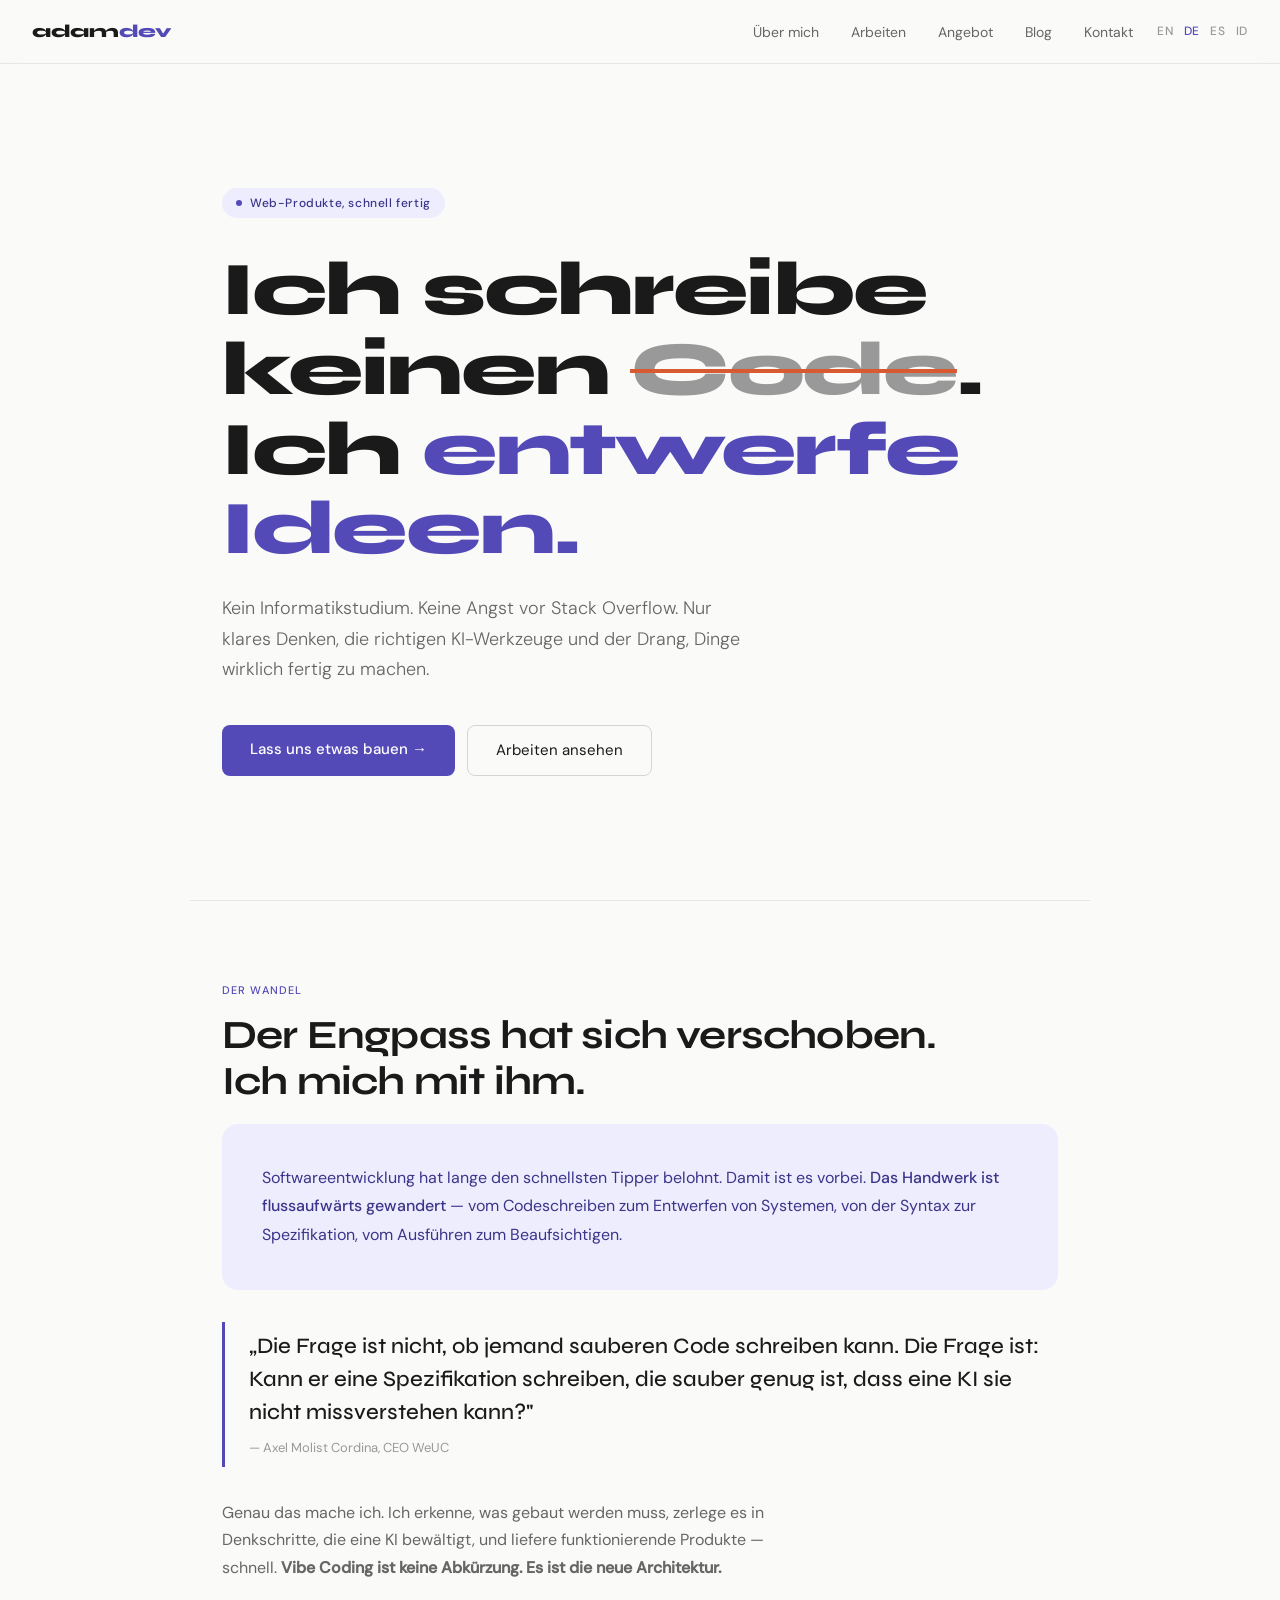
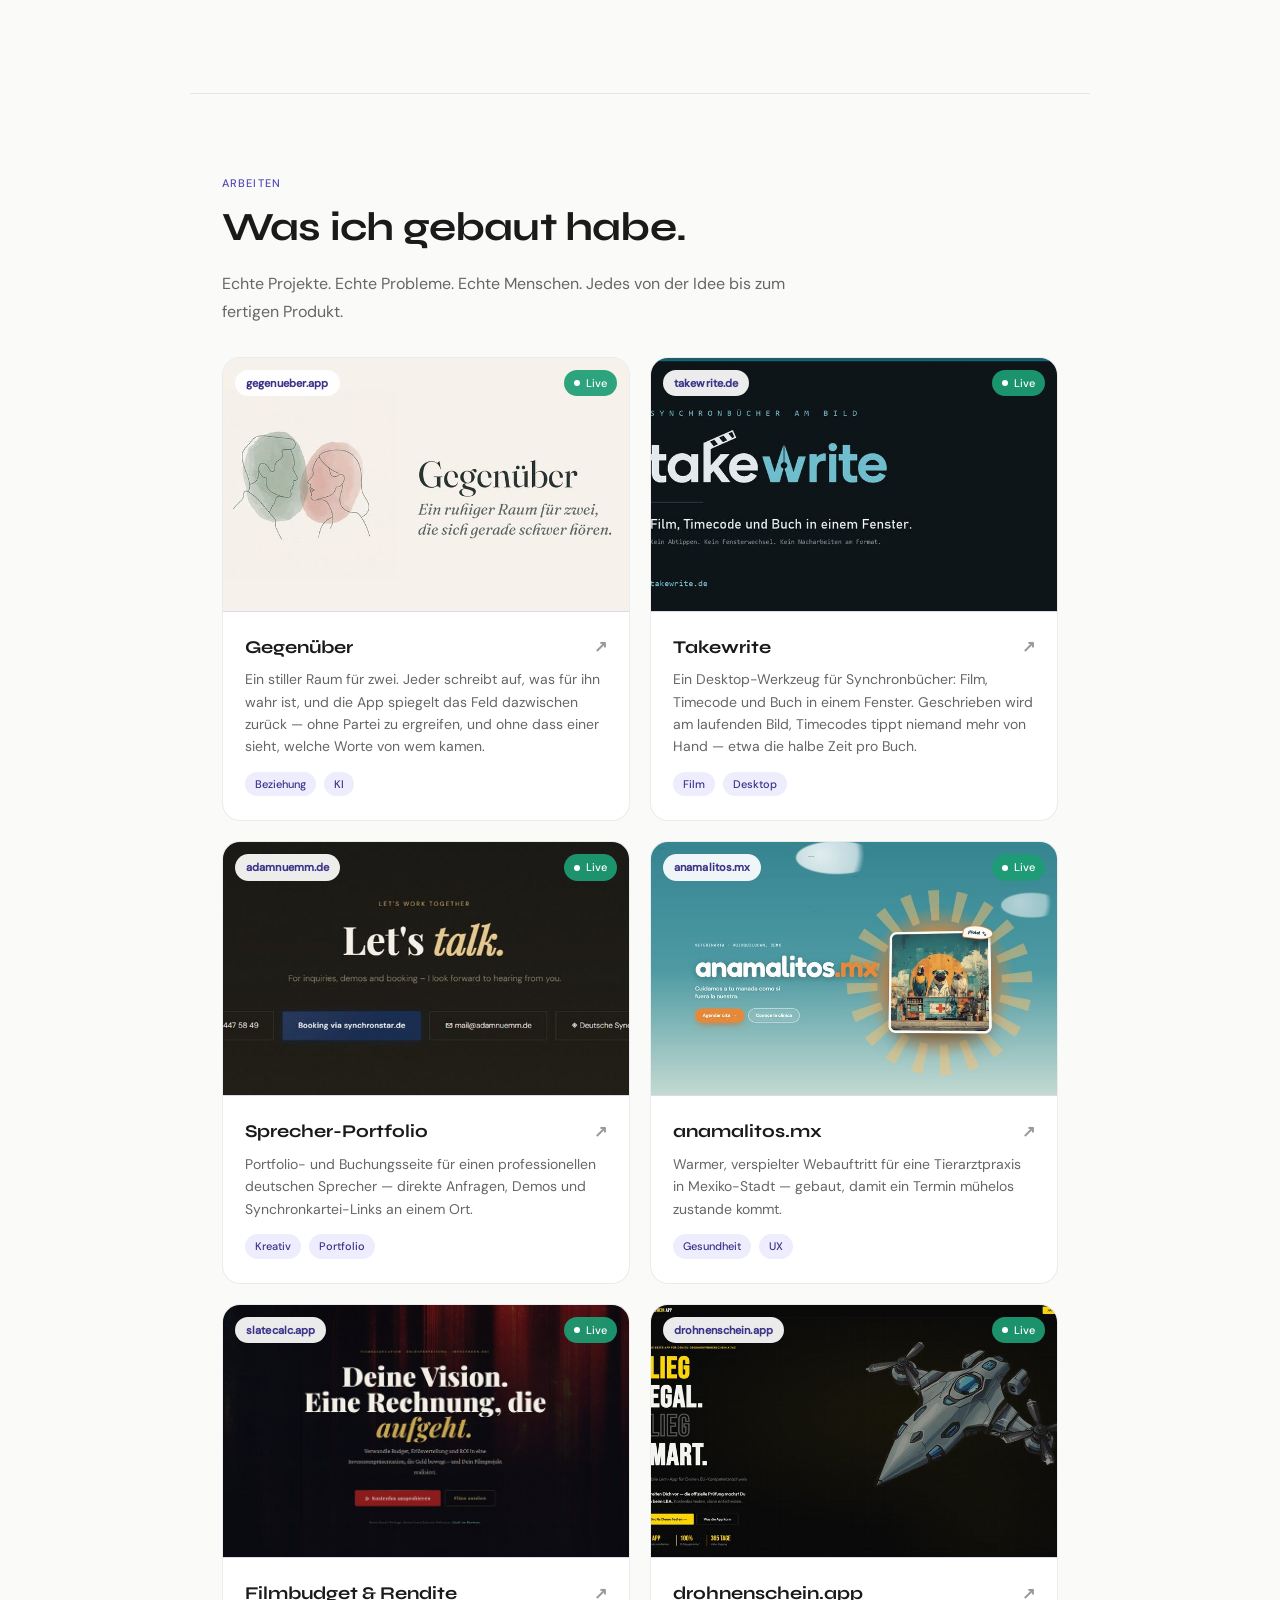
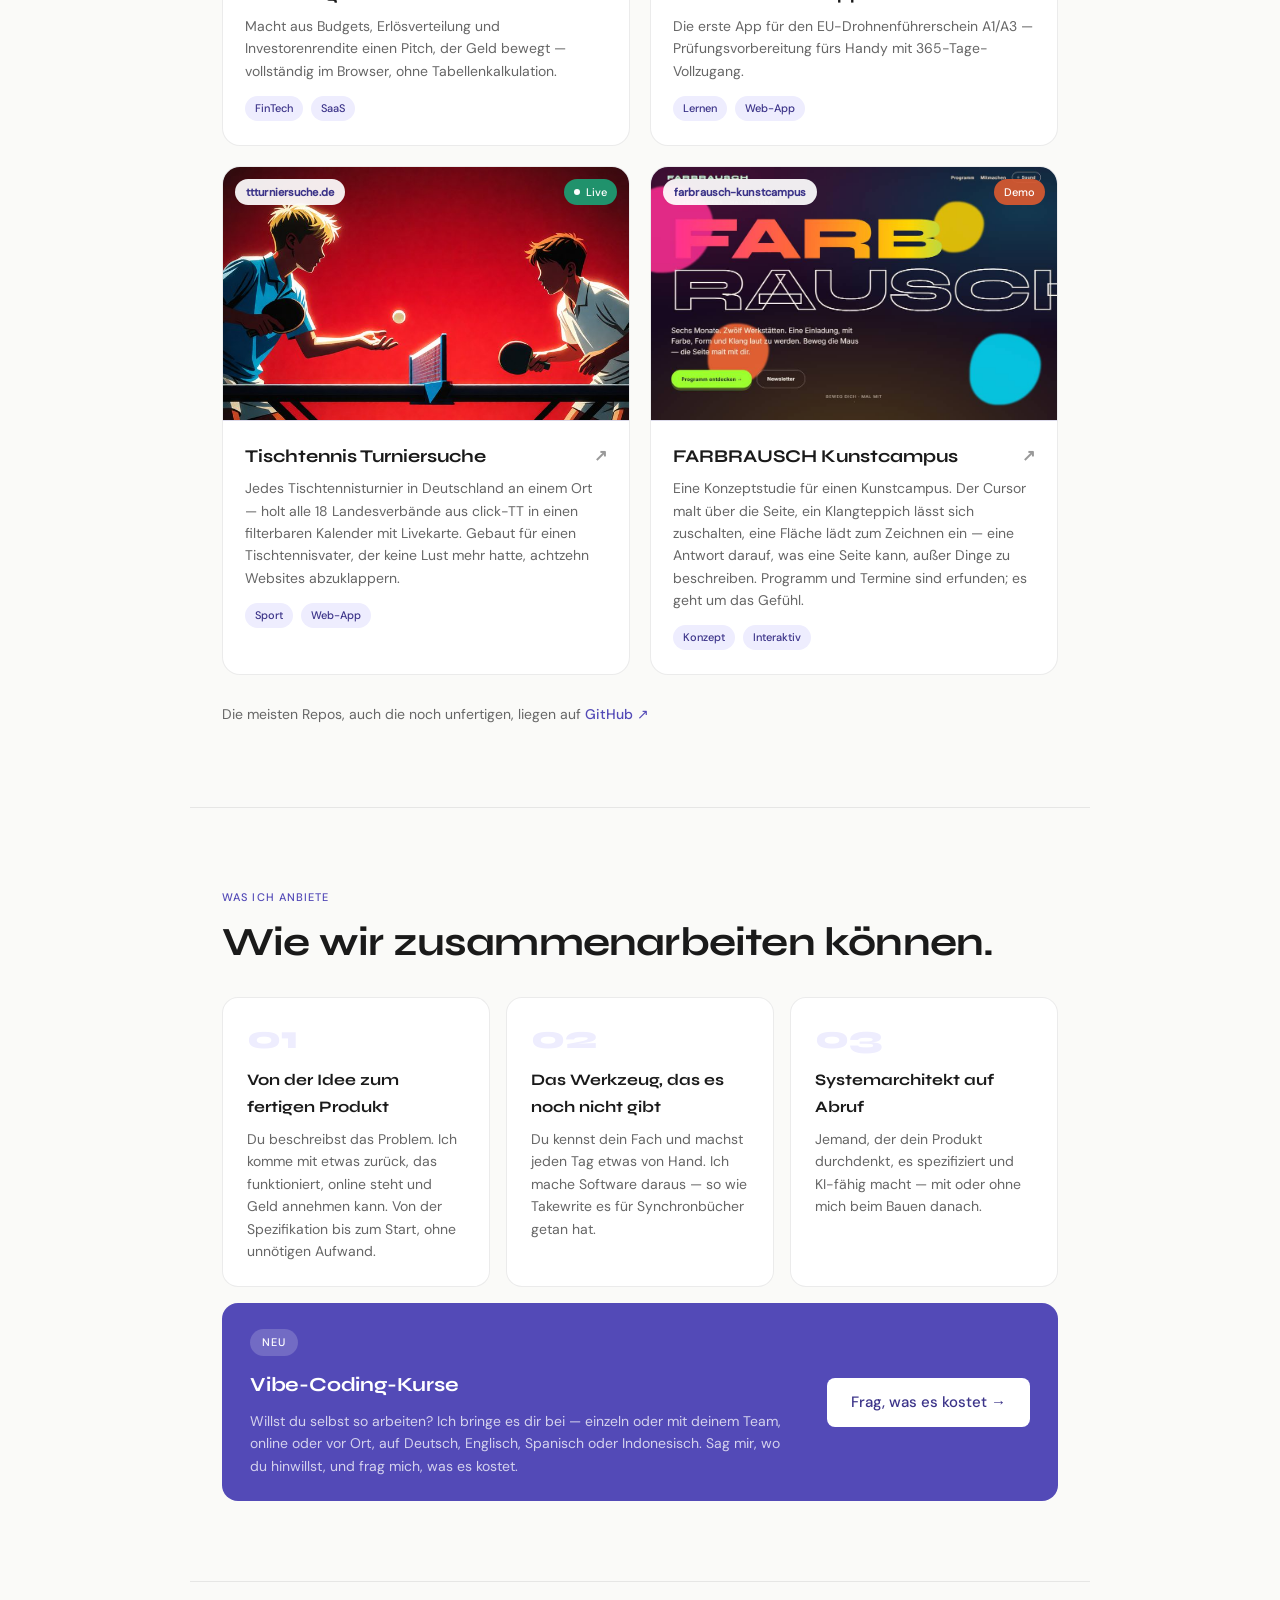
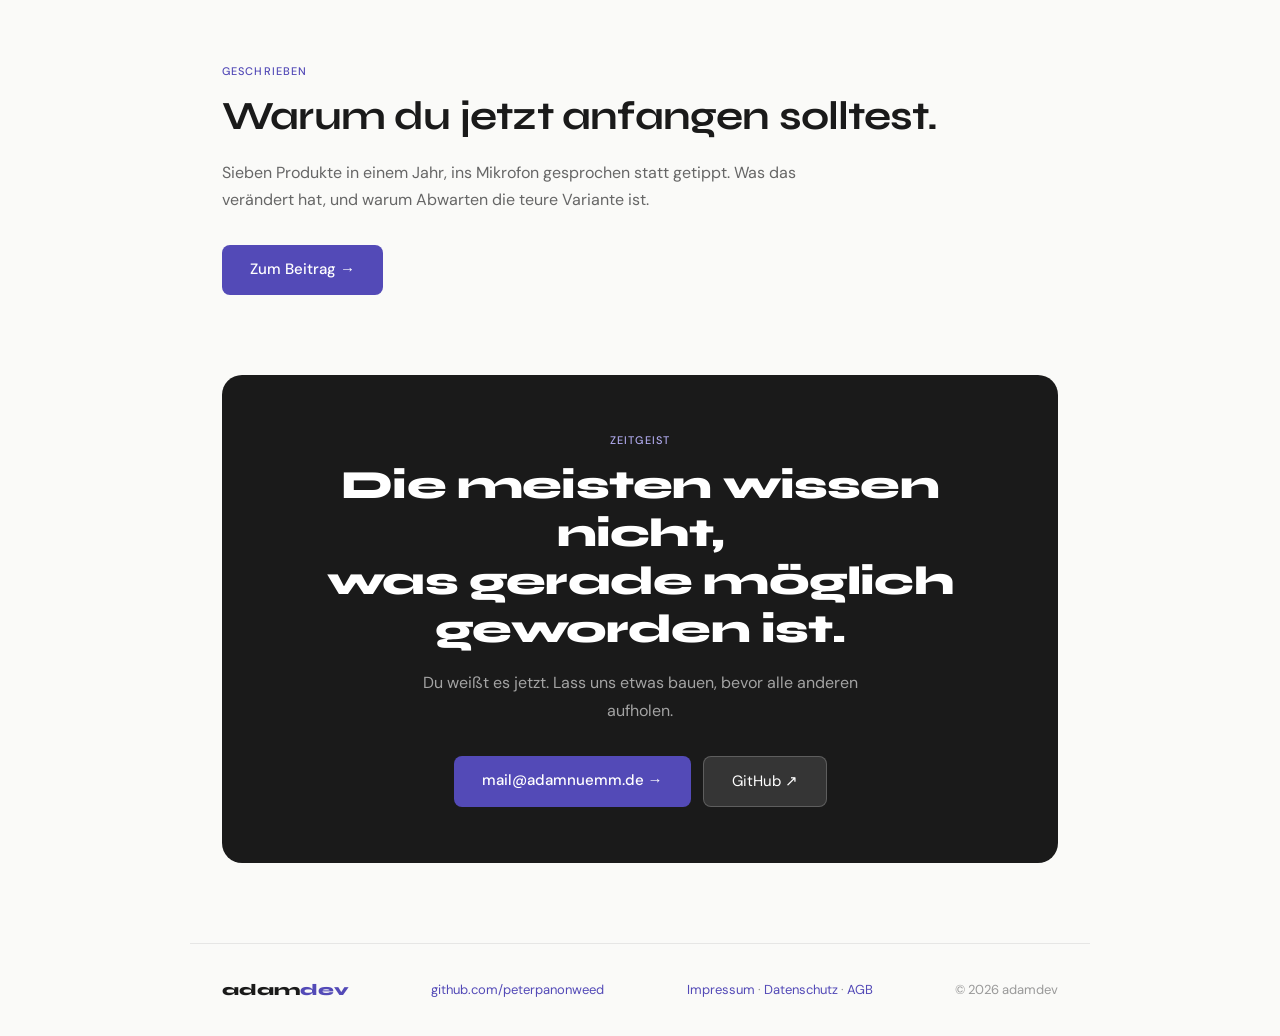
==== de/index.html @ 4660e7fd "Vier Sprachfassungen (en/de/es/id), Blogbeitrag zum Vibe Coding, hreflang, Sitemap, robots.txt" ====
<!DOCTYPE html>
<html lang="de">
<head>
<meta charset="UTF-8" />
<meta name="viewport" content="width=device-width, initial-scale=1.0" />
<title>adamdev — Ich schreibe keinen Code. Ich entwerfe Ideen.</title>
<meta name="description" content="adamdev — KI-Systemarchitekt und Vibecoder. Ich mache aus Ideen fertige Web-Produkte, schnell. Kein Informatikstudium, dafür klare Spezifikationen, die richtigen KI-Werkzeuge und der Drang, Dinge fertig zu machen." />
<link rel="canonical" href="https://peterpanonweed.github.io/adamdev/de/" />
<link rel="alternate" hreflang="en" href="https://peterpanonweed.github.io/adamdev/" />
<link rel="alternate" hreflang="de" href="https://peterpanonweed.github.io/adamdev/de/" />
<link rel="alternate" hreflang="es" href="https://peterpanonweed.github.io/adamdev/es/" />
<link rel="alternate" hreflang="id" href="https://peterpanonweed.github.io/adamdev/id/" />
<link rel="alternate" hreflang="x-default" href="https://peterpanonweed.github.io/adamdev/" />
<meta name="theme-color" content="#534AB7" />
<meta name="author" content="Adam Nümm" />
<!-- Open Graph / social link previews -->
<meta property="og:type" content="website" />
<meta property="og:site_name" content="adamdev" />
<meta property="og:locale" content="de_DE" />
<meta property="og:url" content="https://peterpanonweed.github.io/adamdev/de/" />
<meta property="og:title" content="adamdev — Ich schreibe keinen Code. Ich entwerfe Ideen." />
<meta property="og:description" content="KI-Systemarchitekt und Vibecoder. Ich mache aus Ideen fertige Web-Produkte, schnell." />
<meta property="og:image" content="https://peterpanonweed.github.io/adamdev/og-image.jpg" />
<meta property="og:image:width" content="1200" />
<meta property="og:image:height" content="630" />
<meta property="og:image:alt" content="adamdev — Ich entwerfe Ideen. Acht fertige Projekte." />
<meta name="twitter:card" content="summary_large_image" />
<meta name="twitter:title" content="adamdev — Ich schreibe keinen Code. Ich entwerfe Ideen." />
<meta name="twitter:description" content="KI-Systemarchitekt und Vibecoder. Ich mache aus Ideen fertige Web-Produkte, schnell." />
<meta name="twitter:image" content="https://peterpanonweed.github.io/adamdev/og-image.jpg" />
<link rel="icon" href="data:image/svg+xml,%3Csvg%20xmlns%3D%22http%3A//www.w3.org/2000/svg%22%20viewBox%3D%220%200%2032%2032%22%3E%3Crect%20width%3D%2232%22%20height%3D%2232%22%20rx%3D%227%22%20fill%3D%22%23534AB7%22/%3E%3Ctext%20x%3D%2216%22%20y%3D%2223%22%20font-family%3D%22Arial%2Csans-serif%22%20font-size%3D%2220%22%20font-weight%3D%22800%22%20fill%3D%22%23fff%22%20text-anchor%3D%22middle%22%3Ea%3C/text%3E%3C/svg%3E" />
<link rel="preload" href="../fonts/syne-latin.woff2" as="font" type="font/woff2" crossorigin />
<link rel="preload" href="../fonts/dmsans-latin.woff2" as="font" type="font/woff2" crossorigin />
<link rel="stylesheet" href="../fonts.css" />
<link rel="stylesheet" href="../site.css" />
<script type="application/ld+json">
{
  "@context": "https://schema.org",
  "@type": "Person",
  "name": "Adam Nümm",
  "alternateName": "adamdev",
  "url": "https://peterpanonweed.github.io/adamdev/de/",
  "email": "mailto:mail@adamnuemm.de",
  "jobTitle": "AI System Architect",
  "description": "KI-Systemarchitekt und Vibecoder, der aus Ideen fertige Web-Produkte macht.",
  "sameAs": ["https://github.com/peterpanonweed", "https://www.adamnuemm.de"],
  "knowsAbout": ["AI system architecture", "Vibe coding", "Web development", "Product specification", "Rapid prototyping"],
  "address": {"@type": "PostalAddress", "addressLocality": "Berlin", "addressCountry": "DE"}
}
</script>
<!-- Cloudflare Web Analytics --><script type="module" src="https://static.cloudflareinsights.com/beacon.min.js" data-cf-beacon='{"token": "98c0cf6b357f46ceb44a4059e5021c60"}'></script><!-- End Cloudflare Web Analytics -->
</head>
<body>
<nav>
<a href="../index.html" class="nav-logo">adam<span>dev</span></a>
<div class="nav-right">
<ul class="nav-links">
<li><a href="#about">Über mich</a></li>
<li><a href="#projects">Arbeiten</a></li>
<li><a href="#offer">Angebot</a></li>
<li><a href="blog/vibe-coding.html">Blog</a></li>
<li><a href="#contact">Kontakt</a></li>
</ul>
<div class="nav-lang"><a href="../index.html" hreflang="en" lang="en" title="English">EN</a><a href="../de/" hreflang="de" lang="de" class="aktiv" title="Deutsch">DE</a><a href="../es/" hreflang="es" lang="es" title="Espanol">ES</a><a href="../id/" hreflang="id" lang="id" title="Indonesia">ID</a></div>
</div>
</nav>

<div class="hero">
<div class="hero-badge">Web-Produkte, schnell fertig</div>
<h1>
<span class="line">Ich schreibe keinen <span class="strike">Code</span>.</span>
<span class="line"><span class="nobreak">Ich <em>entwerfe</em></span> <em>Ideen.</em></span>
</h1>
<p class="hero-sub">Kein Informatikstudium. Keine Angst vor Stack Overflow. Nur klares Denken, die richtigen KI-Werkzeuge und der Drang, Dinge wirklich fertig zu machen.</p>
<div class="hero-cta">
<a href="#contact" class="btn-primary">Lass uns etwas bauen →</a>
<a href="#projects" class="btn-outline">Arbeiten ansehen</a>
</div>
</div>

<section id="about">
<div class="fade-in">
<div class="eyebrow">Der Wandel</div>
<h2 class="section-title">Der Engpass hat sich verschoben.<br>Ich mich mit ihm.</h2>
</div>
<div class="fade-in">
<div class="manifesto-block">
<p>Softwareentwicklung hat lange den schnellsten Tipper belohnt. Damit ist es vorbei. <strong>Das Handwerk ist flussaufwärts gewandert</strong> — vom Codeschreiben zum Entwerfen von Systemen, von der Syntax zur Spezifikation, vom Ausführen zum Beaufsichtigen.</p>
</div>
</div>
<div class="fade-in">
<div class="quote-pull">
<p>„Die Frage ist nicht, ob jemand sauberen Code schreiben kann. Die Frage ist: Kann er eine Spezifikation schreiben, die sauber genug ist, dass eine KI sie nicht missverstehen kann?"</p>
<cite>— Axel Molist Cordina, CEO WeUC</cite>
</div>
</div>
<div class="fade-in">
<p class="section-body">Genau das mache ich. Ich erkenne, was gebaut werden muss, zerlege es in Denkschritte, die eine KI bewältigt, und liefere funktionierende Produkte — schnell. <strong>Vibe Coding ist keine Abkürzung. Es ist die neue Architektur.</strong></p>
</div>
</section>

<section id="projects">
<div class="fade-in">
<div class="eyebrow">Arbeiten</div>
<h2 class="section-title">Was ich gebaut habe.</h2>
<p class="section-body">Echte Projekte. Echte Probleme. Echte Menschen. Jedes von der Idee bis zum fertigen Produkt.</p>
</div>

<div class="work-grid fade-in">

<a class="work-card" href="https://gegenueber.app" target="_blank" rel="noopener">
<div class="work-thumb">
<img src="../img/gegenueber.jpg" alt="Gegenüber" loading="lazy" decoding="async" width="1000" height="625" />
<span class="work-badge">gegenueber.app</span>
<span class="work-live">Live</span>
</div>
<div class="work-body">
<h3>Gegenüber <span class="work-arrow">↗</span></h3>
<p>Ein stiller Raum für zwei. Jeder schreibt auf, was für ihn wahr ist, und die App spiegelt das Feld dazwischen zurück — ohne Partei zu ergreifen, und ohne dass einer sieht, welche Worte von wem kamen.</p>
<div class="work-tags"><span class="work-tag">Beziehung</span><span class="work-tag">KI</span></div>
</div>
</a>

<a class="work-card" href="https://takewrite.de" target="_blank" rel="noopener">
<div class="work-thumb">
<img src="../img/takewrite.jpg" alt="Takewrite" loading="lazy" decoding="async" width="1000" height="625" />
<span class="work-badge">takewrite.de</span>
<span class="work-live">Live</span>
</div>
<div class="work-body">
<h3>Takewrite <span class="work-arrow">↗</span></h3>
<p>Ein Desktop-Werkzeug für Synchronbücher: Film, Timecode und Buch in einem Fenster. Geschrieben wird am laufenden Bild, Timecodes tippt niemand mehr von Hand — etwa die halbe Zeit pro Buch.</p>
<div class="work-tags"><span class="work-tag">Film</span><span class="work-tag">Desktop</span></div>
</div>
</a>

<a class="work-card" href="https://www.adamnuemm.de" target="_blank" rel="noopener">
<div class="work-thumb">
<img src="../img/adamnuemm.jpg" alt="Sprecher-Portfolio" loading="lazy" decoding="async" width="1000" height="625" />
<span class="work-badge">adamnuemm.de</span>
<span class="work-live">Live</span>
</div>
<div class="work-body">
<h3>Sprecher-Portfolio <span class="work-arrow">↗</span></h3>
<p>Portfolio- und Buchungsseite für einen professionellen deutschen Sprecher — direkte Anfragen, Demos und Synchronkartei-Links an einem Ort.</p>
<div class="work-tags"><span class="work-tag">Kreativ</span><span class="work-tag">Portfolio</span></div>
</div>
</a>

<a class="work-card" href="https://anamalitos.mx" target="_blank" rel="noopener">
<div class="work-thumb">
<img src="../img/anamalitos.jpg" alt="anamalitos.mx" loading="lazy" decoding="async" width="1000" height="625" />
<span class="work-badge">anamalitos.mx</span>
<span class="work-live">Live</span>
</div>
<div class="work-body">
<h3>anamalitos.mx <span class="work-arrow">↗</span></h3>
<p>Warmer, verspielter Webauftritt für eine Tierarztpraxis in Mexiko-Stadt — gebaut, damit ein Termin mühelos zustande kommt.</p>
<div class="work-tags"><span class="work-tag">Gesundheit</span><span class="work-tag">UX</span></div>
</div>
</a>

<a class="work-card" href="https://slatecalc.app" target="_blank" rel="noopener">
<div class="work-thumb">
<img src="../img/slatecalc.jpg" alt="Filmbudget &amp; Rendite" loading="lazy" decoding="async" width="1000" height="625" />
<span class="work-badge">slatecalc.app</span>
<span class="work-live">Live</span>
</div>
<div class="work-body">
<h3>Filmbudget &amp; Rendite <span class="work-arrow">↗</span></h3>
<p>Macht aus Budgets, Erlösverteilung und Investorenrendite einen Pitch, der Geld bewegt — vollständig im Browser, ohne Tabellenkalkulation.</p>
<div class="work-tags"><span class="work-tag">FinTech</span><span class="work-tag">SaaS</span></div>
</div>
</a>

<a class="work-card" href="https://peterpanonweed.github.io/drohnenschein/" target="_blank" rel="noopener">
<div class="work-thumb">
<img src="../img/drohnenschein.jpg" alt="drohnenschein.app" loading="lazy" decoding="async" width="1000" height="625" />
<span class="work-badge">drohnenschein.app</span>
<span class="work-live">Live</span>
</div>
<div class="work-body">
<h3>drohnenschein.app <span class="work-arrow">↗</span></h3>
<p>Die erste App für den EU-Drohnenführerschein A1/A3 — Prüfungsvorbereitung fürs Handy mit 365-Tage-Vollzugang.</p>
<div class="work-tags"><span class="work-tag">Lernen</span><span class="work-tag">Web-App</span></div>
</div>
</a>

<a class="work-card" href="https://ttturniersuche.de" target="_blank" rel="noopener">
<div class="work-thumb">
<img src="../img/ttturniersuche.jpg" alt="Tischtennis Turniersuche" loading="lazy" decoding="async" width="1000" height="625" />
<span class="work-badge">ttturniersuche.de</span>
<span class="work-live">Live</span>
</div>
<div class="work-body">
<h3>Tischtennis Turniersuche <span class="work-arrow">↗</span></h3>
<p>Jedes Tischtennisturnier in Deutschland an einem Ort — holt alle 18 Landesverbände aus click-TT in einen filterbaren Kalender mit Livekarte. Gebaut für einen Tischtennisvater, der keine Lust mehr hatte, achtzehn Websites abzuklappern.</p>
<div class="work-tags"><span class="work-tag">Sport</span><span class="work-tag">Web-App</span></div>
</div>
</a>

<a class="work-card" href="https://peterpanonweed.github.io/farbrausch-kunstcampus/" target="_blank" rel="noopener">
<div class="work-thumb">
<img src="../img/farbrausch-kunstcampus.jpg" alt="FARBRAUSCH Kunstcampus" loading="lazy" decoding="async" width="1000" height="625" />
<span class="work-badge">farbrausch-kunstcampus</span>
<span class="work-demo">Demo</span>
</div>
<div class="work-body">
<h3>FARBRAUSCH Kunstcampus <span class="work-arrow">↗</span></h3>
<p>Eine Konzeptstudie für einen Kunstcampus. Der Cursor malt über die Seite, ein Klangteppich lässt sich zuschalten, eine Fläche lädt zum Zeichnen ein — eine Antwort darauf, was eine Seite kann, außer Dinge zu beschreiben. Programm und Termine sind erfunden; es geht um das Gefühl.</p>
<div class="work-tags"><span class="work-tag">Konzept</span><span class="work-tag">Interaktiv</span></div>
</div>
</a>

</div>

<p class="work-more fade-in">Die meisten Repos, auch die noch unfertigen, liegen auf <a href="https://github.com/peterpanonweed" target="_blank" rel="noopener">GitHub ↗</a></p>
</section>

<section id="offer">
<div class="fade-in">
<div class="eyebrow">Was ich anbiete</div>
<h2 class="section-title">Wie wir zusammenarbeiten können.</h2>
</div>
<div class="offer-grid fade-in">
<div class="offer-card">
<div class="offer-num">01</div>
<h3>Von der Idee zum fertigen Produkt</h3>
<p>Du beschreibst das Problem. Ich komme mit etwas zurück, das funktioniert, online steht und Geld annehmen kann. Von der Spezifikation bis zum Start, ohne unnötigen Aufwand.</p>
</div>
<div class="offer-card">
<div class="offer-num">02</div>
<h3>Das Werkzeug, das es noch nicht gibt</h3>
<p>Du kennst dein Fach und machst jeden Tag etwas von Hand. Ich mache Software daraus — so wie Takewrite es für Synchronbücher getan hat.</p>
</div>
<div class="offer-card">
<div class="offer-num">03</div>
<h3>Systemarchitekt auf Abruf</h3>
<p>Jemand, der dein Produkt durchdenkt, es spezifiziert und KI-fähig macht — mit oder ohne mich beim Bauen danach.</p>
</div>
</div>
<div class="banderole fade-in">
<div class="banderole-text">
<span class="banderole-badge">Neu</span>
<h3>Vibe-Coding-Kurse</h3>
<p>Willst du selbst so arbeiten? Ich bringe es dir bei — einzeln oder mit deinem Team, online oder vor Ort, auf Deutsch, Englisch, Spanisch oder Indonesisch. Sag mir, wo du hinwillst, und frag mich, was es kostet.</p>
</div>
<a href="mailto:mail@adamnuemm.de?subject=Vibe-Coding-Kurs" class="banderole-cta">Frag, was es kostet →</a>
</div>
</section>

<section id="reading">
<div class="fade-in">
<div class="eyebrow">Geschrieben</div>
<h2 class="section-title">Warum du jetzt anfangen solltest.</h2>
<p class="section-body">Sieben Produkte in einem Jahr, ins Mikrofon gesprochen statt getippt. Was das verändert hat, und warum Abwarten die teure Variante ist.</p>
<p style="margin-top:1.5rem"><a href="blog/vibe-coding.html" class="btn-primary">Zum Beitrag →</a></p>
</div>
</section>

<section id="contact" style="border-top: none; padding-top: 0;">
<div class="zeitgeist fade-in">
<div class="eyebrow">Zeitgeist</div>
<h2>Die meisten wissen nicht,<br>was gerade möglich geworden ist.</h2>
<p>Du weißt es jetzt. Lass uns etwas bauen, bevor alle anderen aufholen.</p>
<div style="display:flex;gap:12px;justify-content:center;flex-wrap:wrap;">
<a href="mailto:mail@adamnuemm.de?subject=Lass%20uns%20etwas%20bauen" class="btn-primary">mail@adamnuemm.de →</a>
<a href="https://github.com/peterpanonweed" target="_blank" rel="noopener" class="btn-ghost">GitHub ↗</a>
</div>
</div>
</section>

<footer>
<a href="../index.html" class="footer-logo">adam<span>dev</span></a>
<p><a href="https://github.com/peterpanonweed" target="_blank" rel="noopener">github.com/peterpanonweed</a></p>
<p><a href="../impressum.html">Impressum</a> · <a href="../datenschutz.html">Datenschutz</a> · <a href="../agb.html">AGB</a></p>
<p>© 2026 adamdev</p>
</footer>

<script>
const observer = new IntersectionObserver((entries) => {
entries.forEach(e => { if (e.isIntersecting) e.target.classList.add('visible'); });
}, { threshold: 0.1 });
document.querySelectorAll('.fade-in').forEach(el => observer.observe(el));
</script>
</body>
</html>
---- fonts.css ----
/* Schriften lokal eingebunden - es werden keine Google-Server kontaktiert.
   Syne und DM Sans stehen unter der SIL Open Font License 1.1,
   siehe fonts/OFL-Syne.txt und fonts/OFL-DMSans.txt.
   Erzeugt aus der Google-Fonts-CSS; Struktur und Weights unveraendert. */

/* latin-ext */
@font-face {
  font-family: 'DM Sans';
  font-style: italic;
  font-weight: 300;
  font-display: swap;
  src: url(fonts/dmsans-italic-latin-ext.woff2) format('woff2');
  unicode-range: U+0100-02BA, U+02BD-02C5, U+02C7-02CC, U+02CE-02D7, U+02DD-02FF, U+0304, U+0308, U+0329, U+1D00-1DBF, U+1E00-1E9F, U+1EF2-1EFF, U+2020, U+20A0-20AB, U+20AD-20C0, U+2113, U+2C60-2C7F, U+A720-A7FF;
}

/* latin */
@font-face {
  font-family: 'DM Sans';
  font-style: italic;
  font-weight: 300;
  font-display: swap;
  src: url(fonts/dmsans-italic-latin.woff2) format('woff2');
  unicode-range: U+0000-00FF, U+0131, U+0152-0153, U+02BB-02BC, U+02C6, U+02DA, U+02DC, U+0304, U+0308, U+0329, U+2000-206F, U+20AC, U+2122, U+2191, U+2193, U+2212, U+2215, U+FEFF, U+FFFD;
}

/* latin-ext */
@font-face {
  font-family: 'DM Sans';
  font-style: normal;
  font-weight: 300;
  font-display: swap;
  src: url(fonts/dmsans-latin-ext.woff2) format('woff2');
  unicode-range: U+0100-02BA, U+02BD-02C5, U+02C7-02CC, U+02CE-02D7, U+02DD-02FF, U+0304, U+0308, U+0329, U+1D00-1DBF, U+1E00-1E9F, U+1EF2-1EFF, U+2020, U+20A0-20AB, U+20AD-20C0, U+2113, U+2C60-2C7F, U+A720-A7FF;
}

/* latin */
@font-face {
  font-family: 'DM Sans';
  font-style: normal;
  font-weight: 300;
  font-display: swap;
  src: url(fonts/dmsans-latin.woff2) format('woff2');
  unicode-range: U+0000-00FF, U+0131, U+0152-0153, U+02BB-02BC, U+02C6, U+02DA, U+02DC, U+0304, U+0308, U+0329, U+2000-206F, U+20AC, U+2122, U+2191, U+2193, U+2212, U+2215, U+FEFF, U+FFFD;
}

/* latin-ext */
@font-face {
  font-family: 'DM Sans';
  font-style: normal;
  font-weight: 400;
  font-display: swap;
  src: url(fonts/dmsans-latin-ext.woff2) format('woff2');
  unicode-range: U+0100-02BA, U+02BD-02C5, U+02C7-02CC, U+02CE-02D7, U+02DD-02FF, U+0304, U+0308, U+0329, U+1D00-1DBF, U+1E00-1E9F, U+1EF2-1EFF, U+2020, U+20A0-20AB, U+20AD-20C0, U+2113, U+2C60-2C7F, U+A720-A7FF;
}

/* latin */
@font-face {
  font-family: 'DM Sans';
  font-style: normal;
  font-weight: 400;
  font-display: swap;
  src: url(fonts/dmsans-latin.woff2) format('woff2');
  unicode-range: U+0000-00FF, U+0131, U+0152-0153, U+02BB-02BC, U+02C6, U+02DA, U+02DC, U+0304, U+0308, U+0329, U+2000-206F, U+20AC, U+2122, U+2191, U+2193, U+2212, U+2215, U+FEFF, U+FFFD;
}

/* latin-ext */
@font-face {
  font-family: 'DM Sans';
  font-style: normal;
  font-weight: 500;
  font-display: swap;
  src: url(fonts/dmsans-latin-ext.woff2) format('woff2');
  unicode-range: U+0100-02BA, U+02BD-02C5, U+02C7-02CC, U+02CE-02D7, U+02DD-02FF, U+0304, U+0308, U+0329, U+1D00-1DBF, U+1E00-1E9F, U+1EF2-1EFF, U+2020, U+20A0-20AB, U+20AD-20C0, U+2113, U+2C60-2C7F, U+A720-A7FF;
}

/* latin */
@font-face {
  font-family: 'DM Sans';
  font-style: normal;
  font-weight: 500;
  font-display: swap;
  src: url(fonts/dmsans-latin.woff2) format('woff2');
  unicode-range: U+0000-00FF, U+0131, U+0152-0153, U+02BB-02BC, U+02C6, U+02DA, U+02DC, U+0304, U+0308, U+0329, U+2000-206F, U+20AC, U+2122, U+2191, U+2193, U+2212, U+2215, U+FEFF, U+FFFD;
}

/* latin-ext */
@font-face {
  font-family: 'Syne';
  font-style: normal;
  font-weight: 400;
  font-display: swap;
  src: url(fonts/syne-latin-ext.woff2) format('woff2');
  unicode-range: U+0100-02BA, U+02BD-02C5, U+02C7-02CC, U+02CE-02D7, U+02DD-02FF, U+0304, U+0308, U+0329, U+1D00-1DBF, U+1E00-1E9F, U+1EF2-1EFF, U+2020, U+20A0-20AB, U+20AD-20C0, U+2113, U+2C60-2C7F, U+A720-A7FF;
}

/* latin */
@font-face {
  font-family: 'Syne';
  font-style: normal;
  font-weight: 400;
  font-display: swap;
  src: url(fonts/syne-latin.woff2) format('woff2');
  unicode-range: U+0000-00FF, U+0131, U+0152-0153, U+02BB-02BC, U+02C6, U+02DA, U+02DC, U+0304, U+0308, U+0329, U+2000-206F, U+20AC, U+2122, U+2191, U+2193, U+2212, U+2215, U+FEFF, U+FFFD;
}

/* latin-ext */
@font-face {
  font-family: 'Syne';
  font-style: normal;
  font-weight: 500;
  font-display: swap;
  src: url(fonts/syne-latin-ext.woff2) format('woff2');
  unicode-range: U+0100-02BA, U+02BD-02C5, U+02C7-02CC, U+02CE-02D7, U+02DD-02FF, U+0304, U+0308, U+0329, U+1D00-1DBF, U+1E00-1E9F, U+1EF2-1EFF, U+2020, U+20A0-20AB, U+20AD-20C0, U+2113, U+2C60-2C7F, U+A720-A7FF;
}

/* latin */
@font-face {
  font-family: 'Syne';
  font-style: normal;
  font-weight: 500;
  font-display: swap;
  src: url(fonts/syne-latin.woff2) format('woff2');
  unicode-range: U+0000-00FF, U+0131, U+0152-0153, U+02BB-02BC, U+02C6, U+02DA, U+02DC, U+0304, U+0308, U+0329, U+2000-206F, U+20AC, U+2122, U+2191, U+2193, U+2212, U+2215, U+FEFF, U+FFFD;
}

/* latin-ext */
@font-face {
  font-family: 'Syne';
  font-style: normal;
  font-weight: 700;
  font-display: swap;
  src: url(fonts/syne-latin-ext.woff2) format('woff2');
  unicode-range: U+0100-02BA, U+02BD-02C5, U+02C7-02CC, U+02CE-02D7, U+02DD-02FF, U+0304, U+0308, U+0329, U+1D00-1DBF, U+1E00-1E9F, U+1EF2-1EFF, U+2020, U+20A0-20AB, U+20AD-20C0, U+2113, U+2C60-2C7F, U+A720-A7FF;
}

/* latin */
@font-face {
  font-family: 'Syne';
  font-style: normal;
  font-weight: 700;
  font-display: swap;
  src: url(fonts/syne-latin.woff2) format('woff2');
  unicode-range: U+0000-00FF, U+0131, U+0152-0153, U+02BB-02BC, U+02C6, U+02DA, U+02DC, U+0304, U+0308, U+0329, U+2000-206F, U+20AC, U+2122, U+2191, U+2193, U+2212, U+2215, U+FEFF, U+FFFD;
}

/* latin-ext */
@font-face {
  font-family: 'Syne';
  font-style: normal;
  font-weight: 800;
  font-display: swap;
  src: url(fonts/syne-latin-ext.woff2) format('woff2');
  unicode-range: U+0100-02BA, U+02BD-02C5, U+02C7-02CC, U+02CE-02D7, U+02DD-02FF, U+0304, U+0308, U+0329, U+1D00-1DBF, U+1E00-1E9F, U+1EF2-1EFF, U+2020, U+20A0-20AB, U+20AD-20C0, U+2113, U+2C60-2C7F, U+A720-A7FF;
}

/* latin */
@font-face {
  font-family: 'Syne';
  font-style: normal;
  font-weight: 800;
  font-display: swap;
  src: url(fonts/syne-latin.woff2) format('woff2');
  unicode-range: U+0000-00FF, U+0131, U+0152-0153, U+02BB-02BC, U+02C6, U+02DA, U+02DC, U+0304, U+0308, U+0329, U+2000-206F, U+20AC, U+2122, U+2191, U+2193, U+2212, U+2215, U+FEFF, U+FFFD;
}
---- site.css ----
:root {
--purple: #534AB7;
--purple-light: #EEEDFE;
--purple-dark: #3C3489;
--purple-mid: #AFA9EC;
--teal: #1D9E75;
--teal-light: #E1F5EE;
--coral: #D85A30;
--coral-light: #FAECE7;
--text: #1a1a1a;
--text-muted: #666;
--text-faint: #999;
--bg: #fafaf8;
--bg-card: #ffffff;
--border: rgba(0,0,0,0.08);
--border-strong: rgba(0,0,0,0.15);
}
* { box-sizing: border-box; margin: 0; padding: 0; }
html { scroll-behavior: smooth; }
body {
font-family: 'DM Sans', sans-serif;
background: var(--bg);
color: var(--text);
font-size: 16px;
line-height: 1.7;
overflow-x: hidden;
}
nav {
position: fixed; top: 0; left: 0; right: 0; z-index: 100;
padding: 1rem 2rem;
display: flex; justify-content: space-between; align-items: center;
background: rgba(250,250,248,0.85);
backdrop-filter: blur(12px);
border-bottom: 0.5px solid var(--border);
}
.nav-logo {
font-family: 'Syne', sans-serif; font-weight: 800; font-size: 18px;
color: var(--text); text-decoration: none; letter-spacing: -0.02em;
}
.nav-logo span { color: var(--purple); }
.nav-links { display: flex; gap: 2rem; list-style: none; }
.nav-links a {
font-size: 14px; color: var(--text-muted);
text-decoration: none; transition: color 0.2s;
}
.nav-links a:hover { color: var(--text); }
.hero {
min-height: 100vh;
display: flex; flex-direction: column; justify-content: center;
padding: 8rem 2rem 4rem;
max-width: 900px; margin: 0 auto;
position: relative;
}
.hero-badge {
display: inline-flex; align-items: center; gap: 8px;
font-size: 12px; font-weight: 500;
padding: 5px 14px; border-radius: 20px;
background: var(--purple-light); color: var(--purple-dark);
margin-bottom: 2rem; letter-spacing: 0.05em;
width: fit-content;
animation: fadeUp 0.6s ease both;
}
.hero-badge::before {
content: ''; width: 6px; height: 6px;
border-radius: 50%; background: var(--purple);
animation: pulse 2s infinite;
}
@keyframes pulse {
0%, 100% { opacity: 1; transform: scale(1); }
50% { opacity: 0.5; transform: scale(0.8); }
}
.hero h1 {
font-family: 'Syne', sans-serif;
font-size: clamp(38px, 7vw, 76px);
font-weight: 800; line-height: 1.05; letter-spacing: -0.03em;
color: var(--text); margin-bottom: 1.5rem;
animation: fadeUp 0.6s 0.1s ease both;
}
.hero h1 em { font-style: normal; color: var(--purple); display: inline-block; }
.hero h1 .strike {
color: var(--text-faint);
display: inline-block;
white-space: nowrap;
text-decoration: line-through;
text-decoration-color: var(--coral);
text-decoration-thickness: 4px;
-webkit-text-decoration-line: line-through;
-webkit-text-decoration-color: var(--coral);
}
.hero h1 .line { display: block; }
.hero h1 .nobreak { white-space: nowrap; }
.hero-sub {
font-size: 18px; color: var(--text-muted);
max-width: 540px; margin-bottom: 2.5rem; font-weight: 300;
animation: fadeUp 0.6s 0.2s ease both;
}
.hero-cta { display: flex; gap: 12px; flex-wrap: wrap; animation: fadeUp 0.6s 0.3s ease both; }
.btn-primary {
background: var(--purple); color: #fff; border: none;
padding: 12px 28px; border-radius: 8px;
font-family: 'DM Sans', sans-serif; font-size: 15px; font-weight: 500;
cursor: pointer; text-decoration: none; display: inline-block;
transition: background 0.2s, transform 0.15s;
}
.btn-primary:hover { background: var(--purple-dark); transform: translateY(-1px); }
.btn-outline {
background: transparent; color: var(--text);
border: 1px solid var(--border-strong);
padding: 12px 28px; border-radius: 8px;
font-family: 'DM Sans', sans-serif; font-size: 15px;
cursor: pointer; text-decoration: none; display: inline-block;
transition: background 0.2s, transform 0.15s;
}
.btn-outline:hover { background: rgba(0,0,0,0.04); transform: translateY(-1px); }
section {
max-width: 900px; margin: 0 auto;
padding: 5rem 2rem;
border-top: 0.5px solid var(--border);
}
.eyebrow {
font-size: 11px; font-weight: 500; color: var(--purple);
letter-spacing: 0.1em; text-transform: uppercase;
margin-bottom: 0.75rem;
}
.section-title {
font-family: 'Syne', sans-serif;
font-size: clamp(28px, 4vw, 40px);
font-weight: 700; letter-spacing: -0.02em; line-height: 1.15;
margin-bottom: 1.25rem; color: var(--text);
}
.section-body {
font-size: 16px; color: var(--text-muted);
max-width: 580px; margin-bottom: 2rem;
}
.manifesto-block {
background: var(--purple-light);
border-radius: 16px;
padding: 2.5rem; margin-bottom: 2rem;
}
.manifesto-block p { font-size: 16px; color: #3C3489; line-height: 1.8; }
.manifesto-block strong { color: var(--purple-dark); font-weight: 500; }
.quote-pull {
border-left: 3px solid var(--purple);
padding: 0.5rem 0 0.5rem 1.5rem;
margin: 2rem 0;
}
.quote-pull p {
font-family: 'Syne', sans-serif;
font-size: clamp(18px, 2.5vw, 22px);
font-weight: 500; color: var(--text); line-height: 1.5;
}
.quote-pull cite {
font-size: 13px; color: var(--text-faint);
font-style: normal; display: block; margin-top: 0.5rem;
}

/* ===== Work tiles (visual project cards) ===== */
.work-grid {
display: grid;
grid-template-columns: repeat(2, 1fr);
gap: 20px; margin-top: 2rem;
}
.work-card {
background: var(--bg-card);
border: 0.5px solid var(--border);
border-radius: 18px; overflow: hidden;
text-decoration: none; color: inherit;
display: flex; flex-direction: column;
transition: border-color 0.2s, transform 0.2s, box-shadow 0.2s;
animation: fadeUp 0.4s ease both;
}
.work-card:hover {
border-color: var(--border-strong);
transform: translateY(-4px);
box-shadow: 0 14px 40px rgba(0,0,0,0.10);
}
.work-thumb {
position: relative;
aspect-ratio: 16 / 10;
overflow: hidden;
background: var(--purple-light);
border-bottom: 0.5px solid var(--border);
}
.work-thumb img {
width: 100%; height: 100%;
object-fit: cover; display: block;
transition: transform 0.5s ease;
}
.work-card:hover .work-thumb img { transform: scale(1.04); }
.work-badge {
position: absolute; top: 12px; left: 12px;
font-size: 11px; font-weight: 600;
padding: 4px 11px; border-radius: 20px;
background: rgba(255,255,255,0.92);
color: var(--purple-dark);
backdrop-filter: blur(4px);
letter-spacing: 0.01em;
}
.work-live {
position: absolute; top: 12px; right: 12px;
display: inline-flex; align-items: center; gap: 6px;
font-size: 11px; font-weight: 500;
padding: 4px 10px; border-radius: 20px;
background: rgba(29,158,117,0.92); color: #fff;
}
.work-demo {
position: absolute; top: 12px; right: 12px;
display: inline-flex; align-items: center; gap: 6px;
font-size: 11px; font-weight: 500;
padding: 4px 10px; border-radius: 20px;
background: rgba(216,90,48,0.92); color: #fff;
}
.work-live::before {
content: ''; width: 6px; height: 6px; border-radius: 50%;
background: #fff;
}
.work-body { padding: 1.25rem 1.4rem 1.5rem; }
.work-body h3 {
font-family: 'Syne', sans-serif;
font-size: 18px; font-weight: 700;
color: var(--text); margin-bottom: 6px;
display: flex; align-items: center; justify-content: space-between; gap: 8px;
}
.work-arrow {
font-size: 16px; color: var(--text-faint);
transition: transform 0.2s, color 0.2s;
}
.work-card:hover .work-arrow { transform: translate(2px,-2px); color: var(--purple); }
.work-body p {
font-size: 14px; color: var(--text-muted);
line-height: 1.6; margin-bottom: 14px;
}
.work-tags { display: flex; gap: 8px; flex-wrap: wrap; }
.work-tag {
font-size: 11px; padding: 3px 10px; border-radius: 20px;
background: var(--purple-light); color: var(--purple-dark);
font-weight: 500;
}
.work-more { margin-top: 1.75rem; font-size: 14px; color: var(--text-muted); }
.work-more a { color: var(--purple); text-decoration: none; font-weight: 500; }
.work-more a:hover { text-decoration: underline; }

.offer-grid {
display: grid;
grid-template-columns: repeat(auto-fit, minmax(220px, 1fr));
gap: 16px; margin-top: 2rem;
}
.offer-card {
border: 0.5px solid var(--border);
border-radius: 16px; padding: 1.5rem;
background: var(--bg-card);
transition: border-color 0.2s;
}
.offer-card:hover { border-color: var(--purple-mid); }
.offer-num {
font-family: 'Syne', sans-serif;
font-size: 32px; font-weight: 800;
color: var(--purple-light); line-height: 1;
margin-bottom: 0.75rem;
}
.offer-card h3 {
font-family: 'Syne', sans-serif;
font-size: 16px; font-weight: 700;
color: var(--text); margin-bottom: 8px;
}
.offer-card p { font-size: 14px; color: var(--text-muted); line-height: 1.6; }
.banderole {
margin-top: 16px;
background: var(--purple);
border-radius: 16px;
padding: 1.5rem 1.75rem;
display: flex; align-items: center; justify-content: space-between;
gap: 1.5rem; flex-wrap: wrap;
}
.banderole-text { flex: 1 1 340px; }
.banderole-badge {
display: inline-block;
font-size: 11px; font-weight: 500;
letter-spacing: 0.1em; text-transform: uppercase;
background: rgba(255,255,255,0.18); color: #fff;
padding: 4px 12px; border-radius: 20px; margin-bottom: 12px;
}
.banderole h3 {
font-family: 'Syne', sans-serif;
font-size: 20px; font-weight: 700; color: #fff;
letter-spacing: -0.01em; margin-bottom: 8px;
}
.banderole p {
font-size: 14px; color: rgba(255,255,255,0.75);
line-height: 1.6; max-width: 54ch;
}
.banderole-cta {
background: #fff; color: var(--purple-dark);
padding: 12px 24px; border-radius: 8px;
font-family: 'DM Sans', sans-serif; font-size: 15px; font-weight: 500;
text-decoration: none; white-space: nowrap;
transition: background 0.2s, transform 0.15s;
}
.banderole-cta:hover { background: var(--purple-light); transform: translateY(-1px); }
.zeitgeist {
background: var(--text);
border-radius: 20px;
padding: 3.5rem;
text-align: center;
}
.zeitgeist .eyebrow { color: var(--purple-mid); }
.zeitgeist h2 {
font-family: 'Syne', sans-serif;
font-size: clamp(26px, 4vw, 40px);
font-weight: 800; color: #fff;
line-height: 1.2; margin-bottom: 1rem;
letter-spacing: -0.02em;
}
.zeitgeist p {
font-size: 16px; color: rgba(255,255,255,0.6);
max-width: 480px; margin: 0 auto 2rem;
}
footer {
max-width: 900px; margin: 0 auto;
padding: 2rem;
border-top: 0.5px solid var(--border);
display: flex; justify-content: space-between; align-items: center;
flex-wrap: wrap; gap: 1rem;
}
.footer-logo {
font-family: 'Syne', sans-serif;
font-weight: 800; font-size: 16px;
color: var(--text); text-decoration: none;
}
.footer-logo span { color: var(--purple); }
footer p { font-size: 13px; color: var(--text-faint); }
footer a { color: var(--purple); text-decoration: none; }
footer a:hover { text-decoration: underline; }
@keyframes fadeUp {
from { opacity: 0; transform: translateY(20px); }
to { opacity: 1; transform: translateY(0); }
}
.fade-in {
opacity: 0; transform: translateY(24px);
transition: opacity 0.6s ease, transform 0.6s ease;
}
.fade-in.visible { opacity: 1; transform: translateY(0); }
:focus-visible { outline: 2px solid var(--purple); outline-offset: 3px; border-radius: 4px; }
@media (max-width: 680px) {
.work-grid { grid-template-columns: 1fr; }
}
@media (max-width: 600px) {
nav { padding: 1rem; }
.nav-links { display: none; }
.hero { padding: 6rem 1.25rem 3rem; }
.hero h1 { font-size: 36px; }
section { padding: 3rem 1.25rem; }
.zeitgeist { padding: 2.5rem 1.5rem; }
.banderole { padding: 1.5rem 1.25rem; }
.banderole-cta { width: 100%; text-align: center; }
footer { padding: 1.5rem 1.25rem; flex-direction: column; align-items: flex-start; }
}
@media (max-width: 400px) { .hero h1 { font-size: 30px; } }
@media (prefers-reduced-motion: reduce) {
* { animation: none !important; transition: none !important; }
html { scroll-behavior: auto; }
.fade-in { opacity: 1; transform: none; }
}

/* ---------- Sprachwahl in der Navigation ---------- */
.nav-right { display: flex; align-items: center; gap: 1.5rem; }
.nav-lang { display: flex; gap: 10px; align-items: center; }
.nav-lang a {
font-size: 12px; font-weight: 500;
color: var(--text-faint); text-decoration: none;
letter-spacing: 0.06em; transition: color 0.2s;
}
.nav-lang a:hover { color: var(--text); }
.nav-lang a.aktiv { color: var(--purple); }

/* ---------- GitHub-Knopf im dunklen Block ---------- */
.btn-ghost {
background: rgba(255,255,255,0.12); color: #fff;
border: 1px solid rgba(255,255,255,0.2);
padding: 12px 28px; border-radius: 8px;
font-family: 'DM Sans', sans-serif; font-size: 15px;
text-decoration: none; display: inline-block;
transition: background 0.2s, transform 0.15s;
}
.btn-ghost:hover { background: rgba(255,255,255,0.2); transform: translateY(-1px); }

@media (max-width: 600px) {
.nav-right { gap: 0; }
.nav-lang { gap: 8px; }
}

/* ---------- Blogbeitrag ---------- */
.artikel {
max-width: 720px; margin: 0 auto;
padding: 4rem 2rem 5rem;
}
.artikel-titel {
font-family: 'Syne', sans-serif;
font-size: clamp(32px, 5.5vw, 52px);
font-weight: 800; letter-spacing: -0.03em; line-height: 1.08;
color: var(--text); margin-bottom: 1rem;
}
.artikel-meta {
font-size: 13px; color: var(--text-faint);
letter-spacing: 0.03em; margin-bottom: 3rem;
padding-bottom: 1.5rem;
border-bottom: 0.5px solid var(--border);
}
.artikel-lead {
font-size: 20px; line-height: 1.6; font-weight: 300;
color: var(--text); margin-bottom: 2rem;
}
.artikel h2 {
font-family: 'Syne', sans-serif;
font-size: clamp(22px, 3vw, 28px);
font-weight: 700; letter-spacing: -0.02em; line-height: 1.2;
color: var(--text); margin: 3rem 0 1rem;
}
.artikel p {
font-size: 17px; line-height: 1.75;
color: var(--text-muted); margin-bottom: 1.25rem;
}
.artikel p strong { color: var(--text); font-weight: 500; }
.artikel p em { color: var(--purple-dark); font-style: italic; }
.artikel .banderole { margin-top: 3.5rem; }
.artikel .banderole h3 { margin-bottom: 8px; }
.artikel .banderole p { color: rgba(255,255,255,0.75); font-size: 14px; margin-bottom: 0; }
.nav-back { font-size: 14px; color: var(--text-muted); text-decoration: none; transition: color 0.2s; }
.nav-back:hover { color: var(--text); }
@media (max-width: 600px) {
.artikel { padding: 2.5rem 1.25rem 3.5rem; }
.artikel-lead { font-size: 18px; }
.artikel p { font-size: 16px; }
}
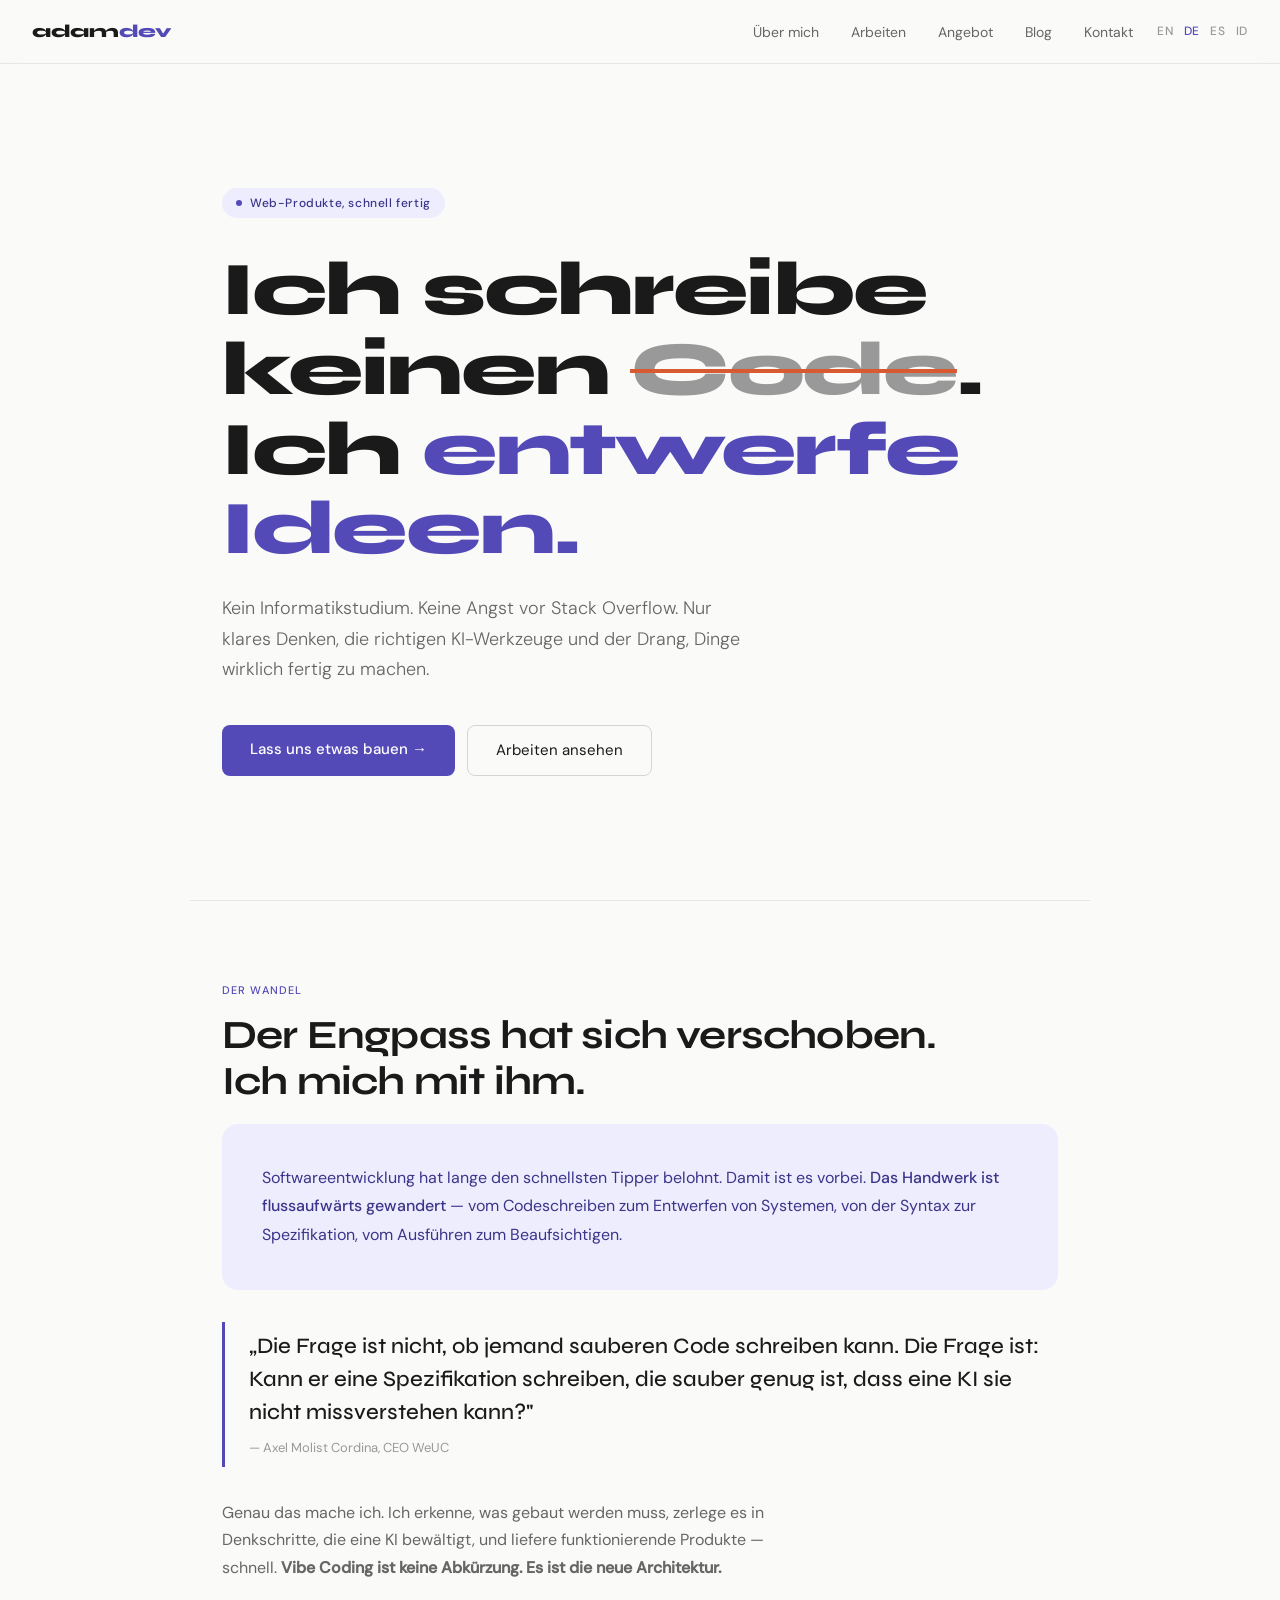
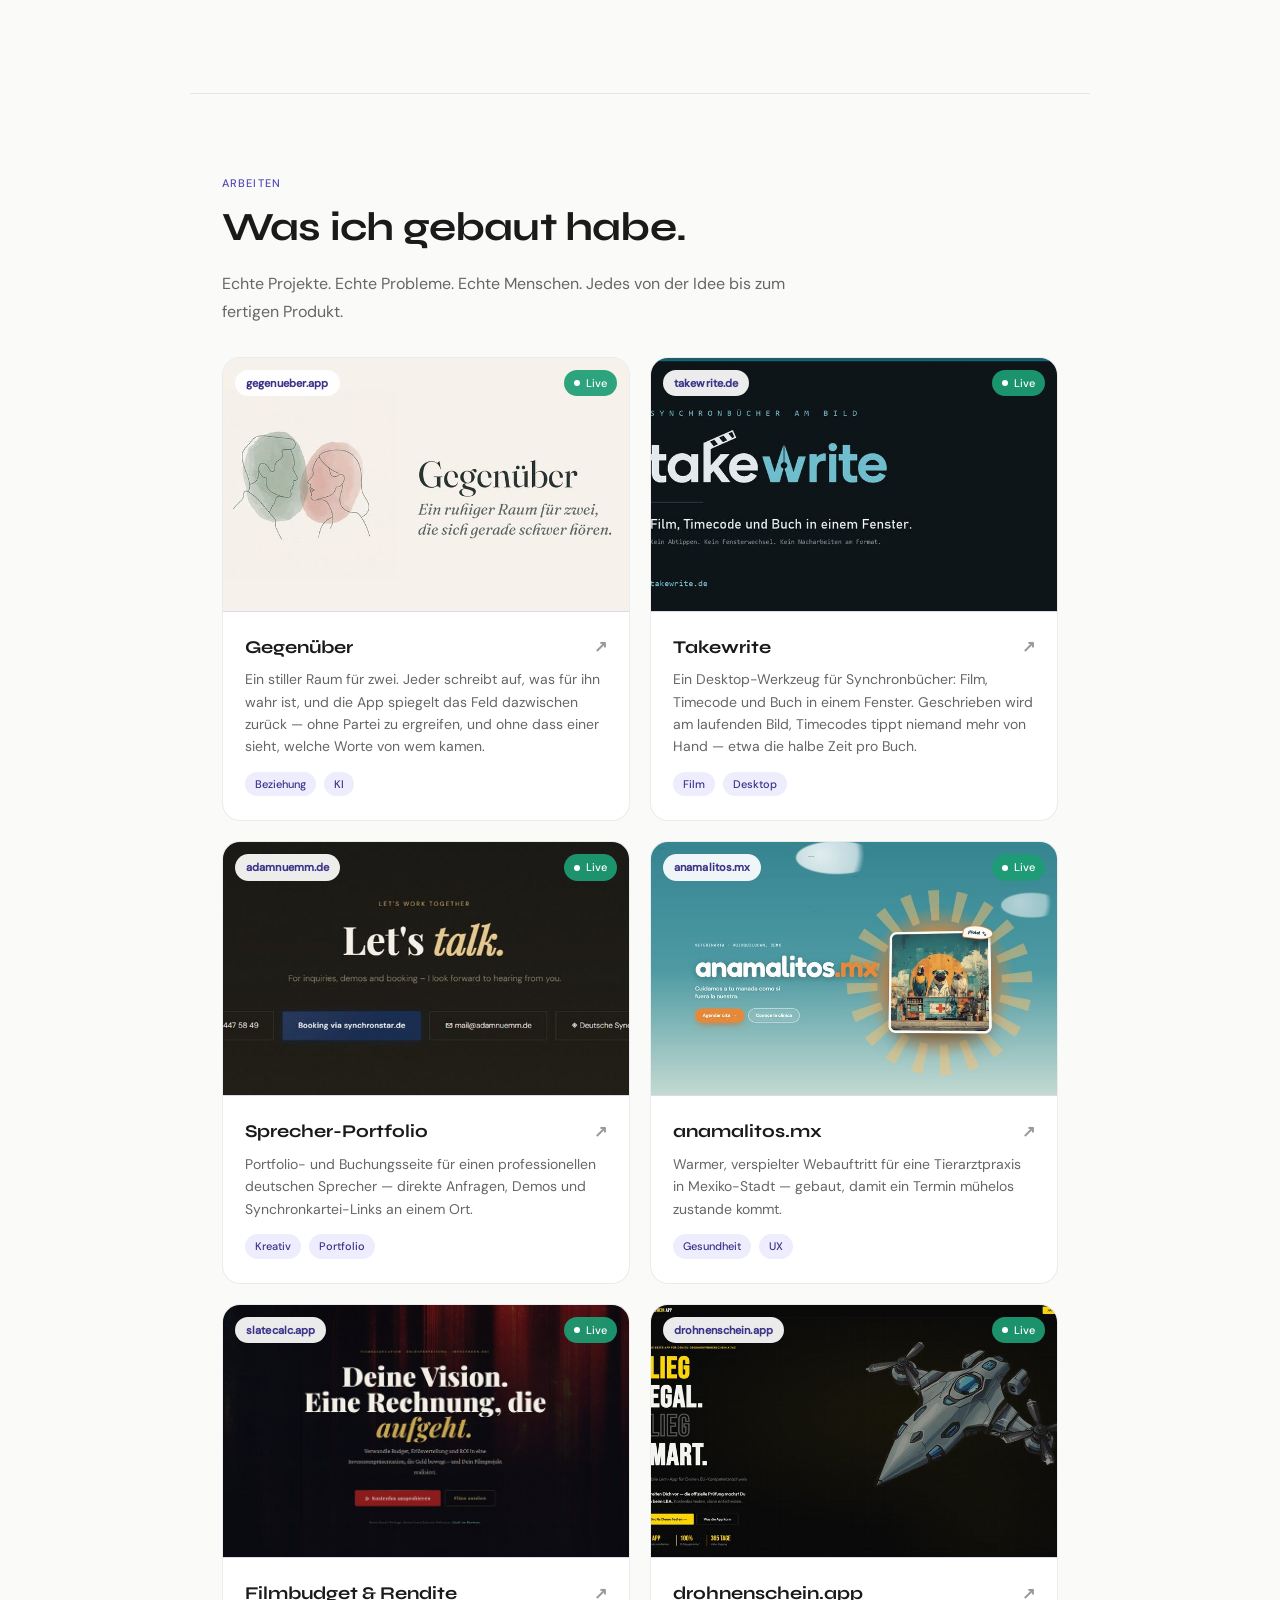
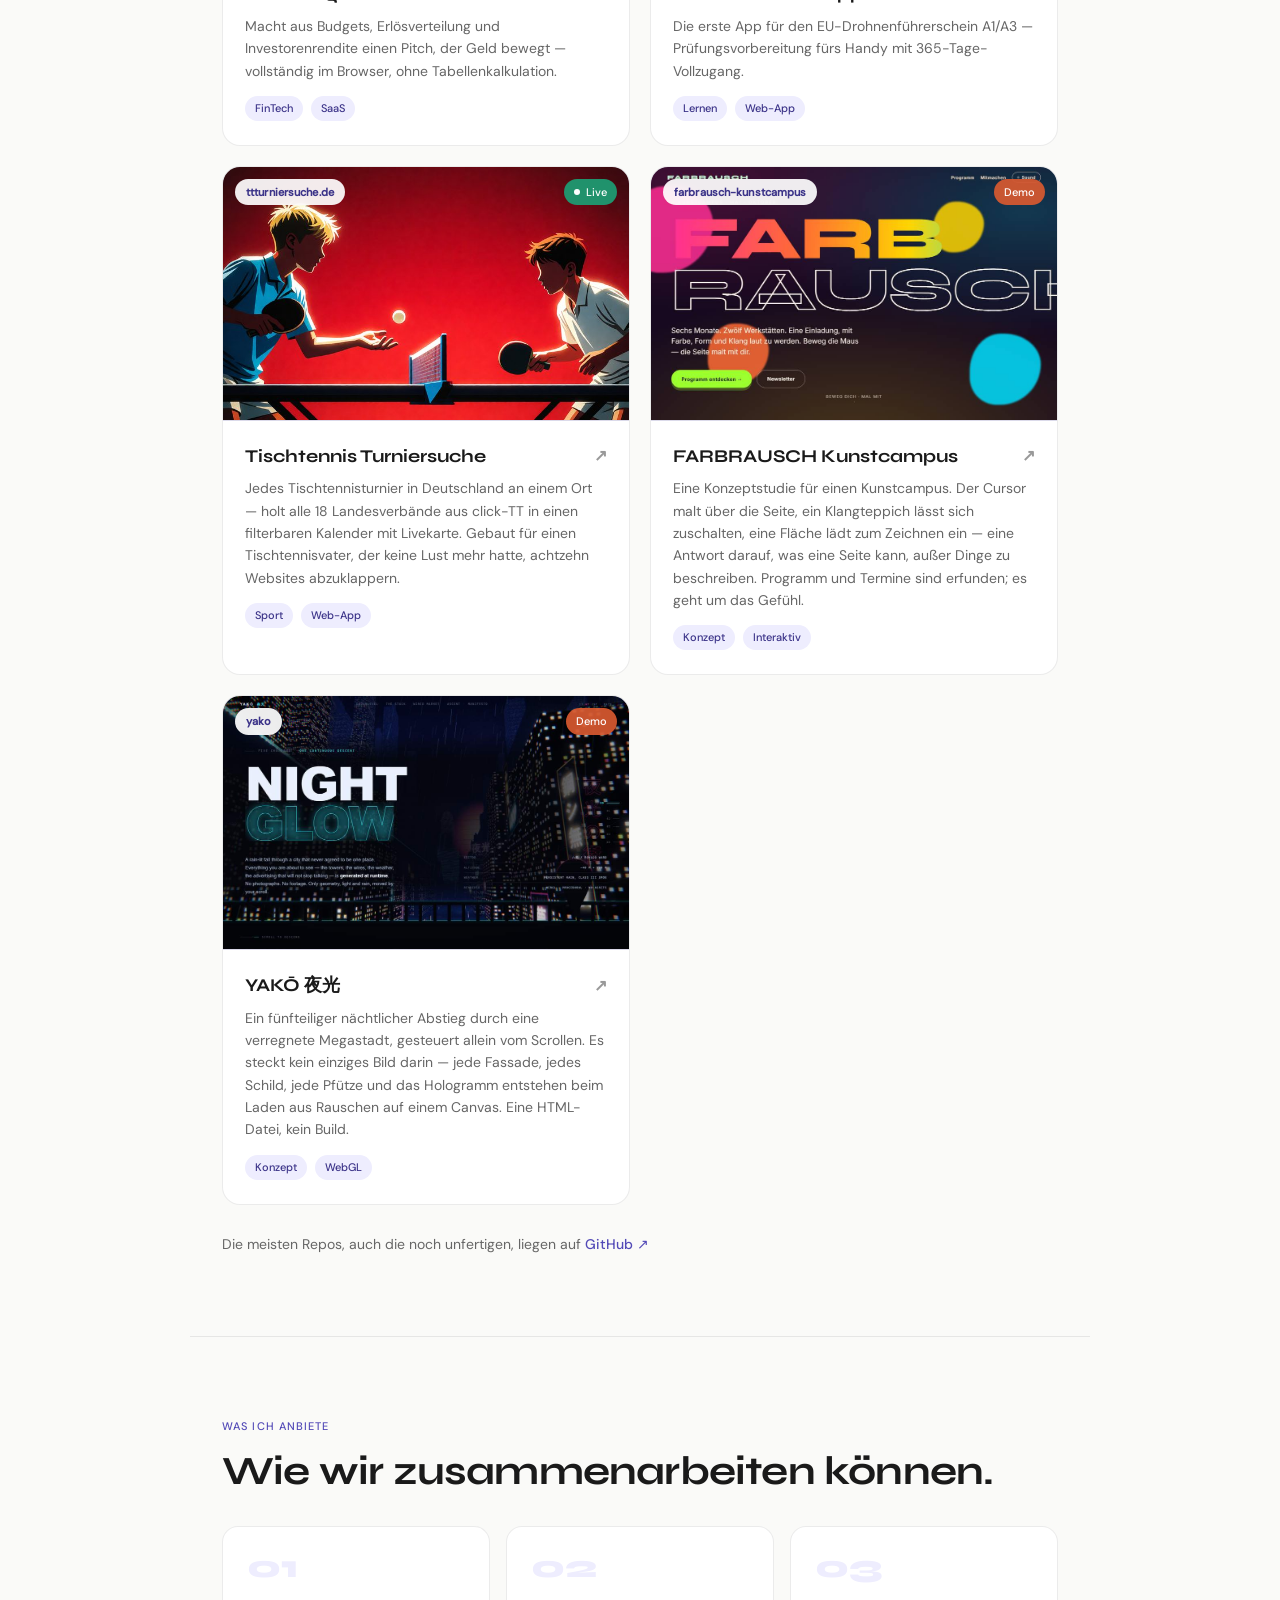
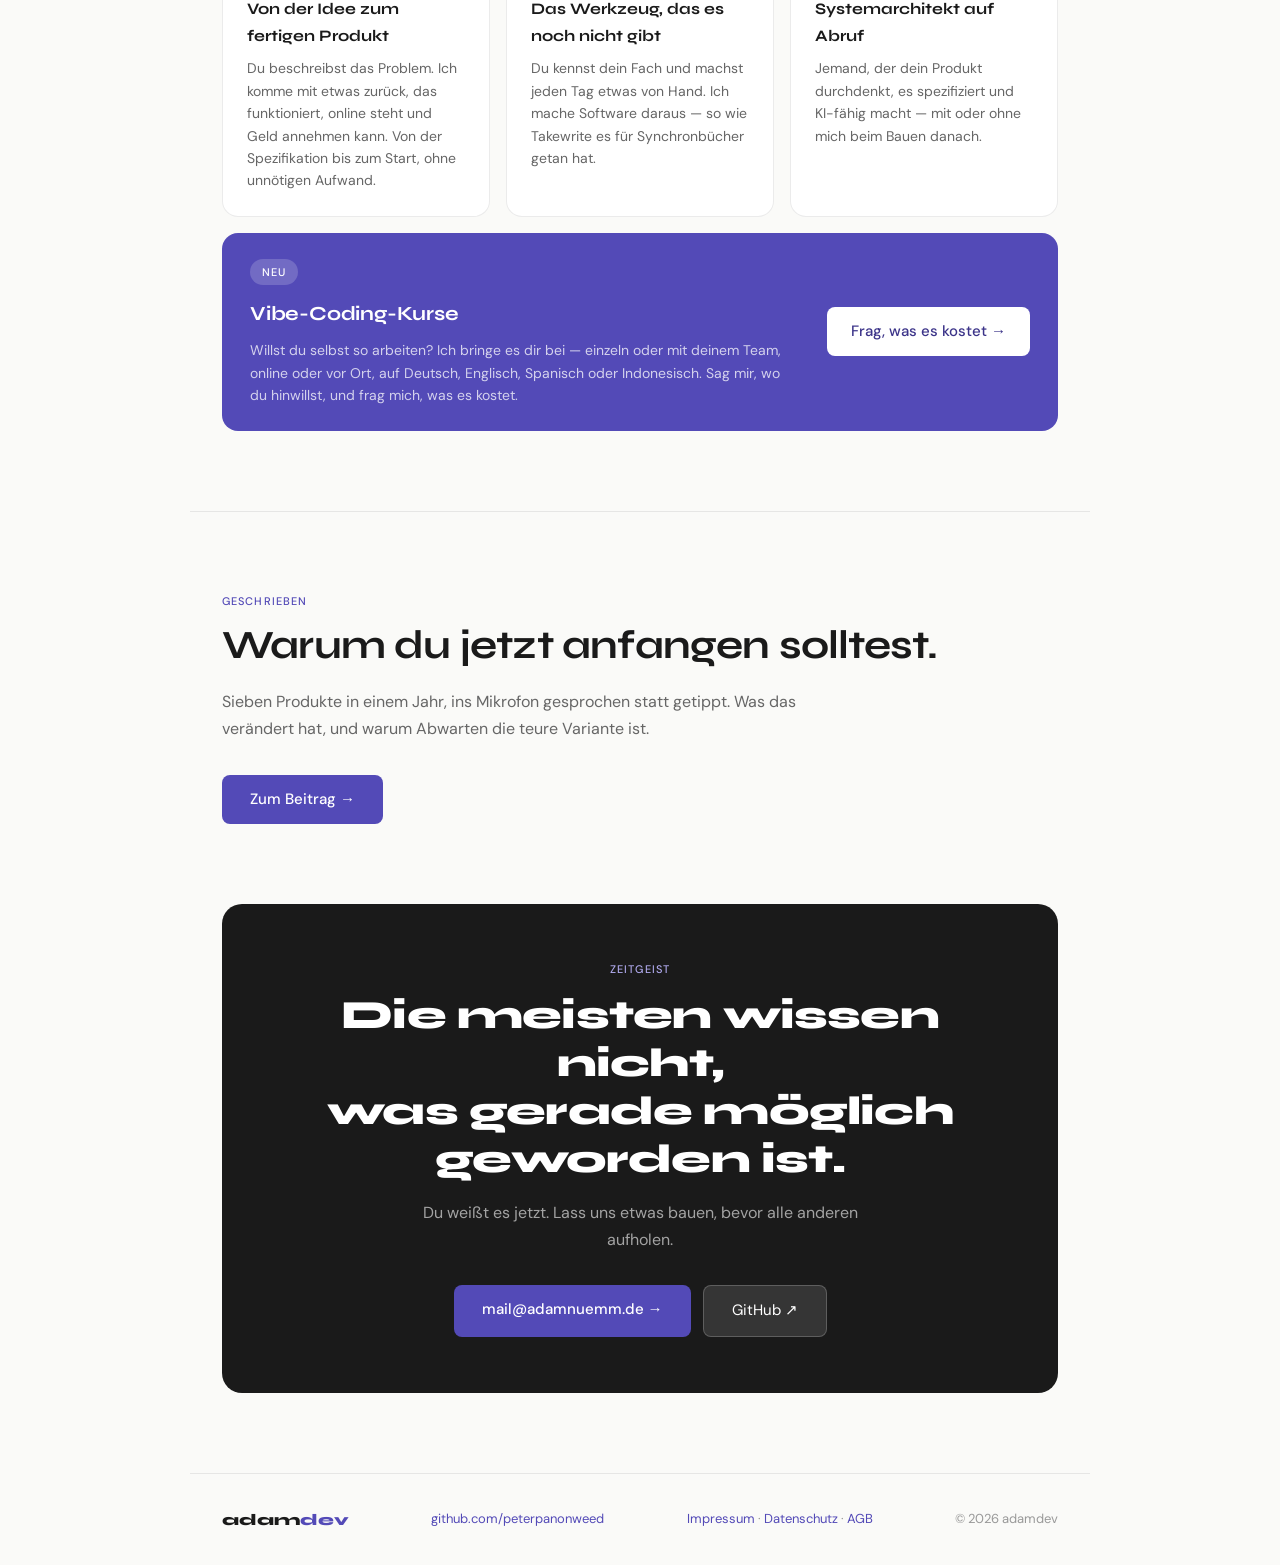
==== commit 82a536c5: "Work: add YAKO as the ninth card A five-chapter procedural WebGL demo, live on GitHub Pages. Same De" ====
--- a/de/index.html
+++ b/de/index.html
@@ -212,6 +212,19 @@
 </div>
 </a>
 
+<a class="work-card" href="https://peterpanonweed.github.io/yako/" target="_blank" rel="noopener">
+<div class="work-thumb">
+<img src="../img/yako.jpg" alt="YAKŌ" loading="lazy" decoding="async" width="1000" height="625" />
+<span class="work-badge">yako</span>
+<span class="work-demo">Demo</span>
+</div>
+<div class="work-body">
+<h3>YAKŌ 夜光 <span class="work-arrow">↗</span></h3>
+<p>Ein fünfteiliger nächtlicher Abstieg durch eine verregnete Megastadt, gesteuert allein vom Scrollen. Es steckt kein einziges Bild darin — jede Fassade, jedes Schild, jede Pfütze und das Hologramm entstehen beim Laden aus Rauschen auf einem Canvas. Eine HTML-Datei, kein Build.</p>
+<div class="work-tags"><span class="work-tag">Konzept</span><span class="work-tag">WebGL</span></div>
+</div>
+</a>
+
 </div>
 
 <p class="work-more fade-in">Die meisten Repos, auch die noch unfertigen, liegen auf <a href="https://github.com/peterpanonweed" target="_blank" rel="noopener">GitHub ↗</a></p>
--- a/site.css
+++ b/site.css
@@ -432,3 +432,22 @@
 .artikel-lead { font-size: 18px; }
 .artikel p { font-size: 16px; }
 }
+
+/* ---------- Umbruch-Absicherung: nie Querscrollen auf dem Telefon ----------
+   Die Ueberschrift haelt "I architect" bewusst zusammen. In Sprachen mit
+   laengeren Woertern (indonesisch "Saya merancang") passt das auf einem
+   360er-Display nicht mehr und schob die Seite 43px nach rechts.
+   Auf schmalen Schirmen darf sie deshalb umbrechen.                        */
+.hero h1 { overflow-wrap: break-word; }
+@media (max-width: 700px) {
+.hero h1 .nobreak { white-space: normal; }
+}
+
+/* Lange Komposita (deutsch: "Verbraucherschlichtungsstelle") duerfen
+   umbrechen statt den Absatz breiter zu machen als den Bildschirm. */
+p, li, h1, h2, h3, .section-title, .artikel-titel, .work-body h3, .offer-card h3 {
+overflow-wrap: break-word;
+}
+.artikel p, .section-body, .manifesto-block p, .work-body p, .offer-card p, .banderole p {
+hyphens: auto;
+}
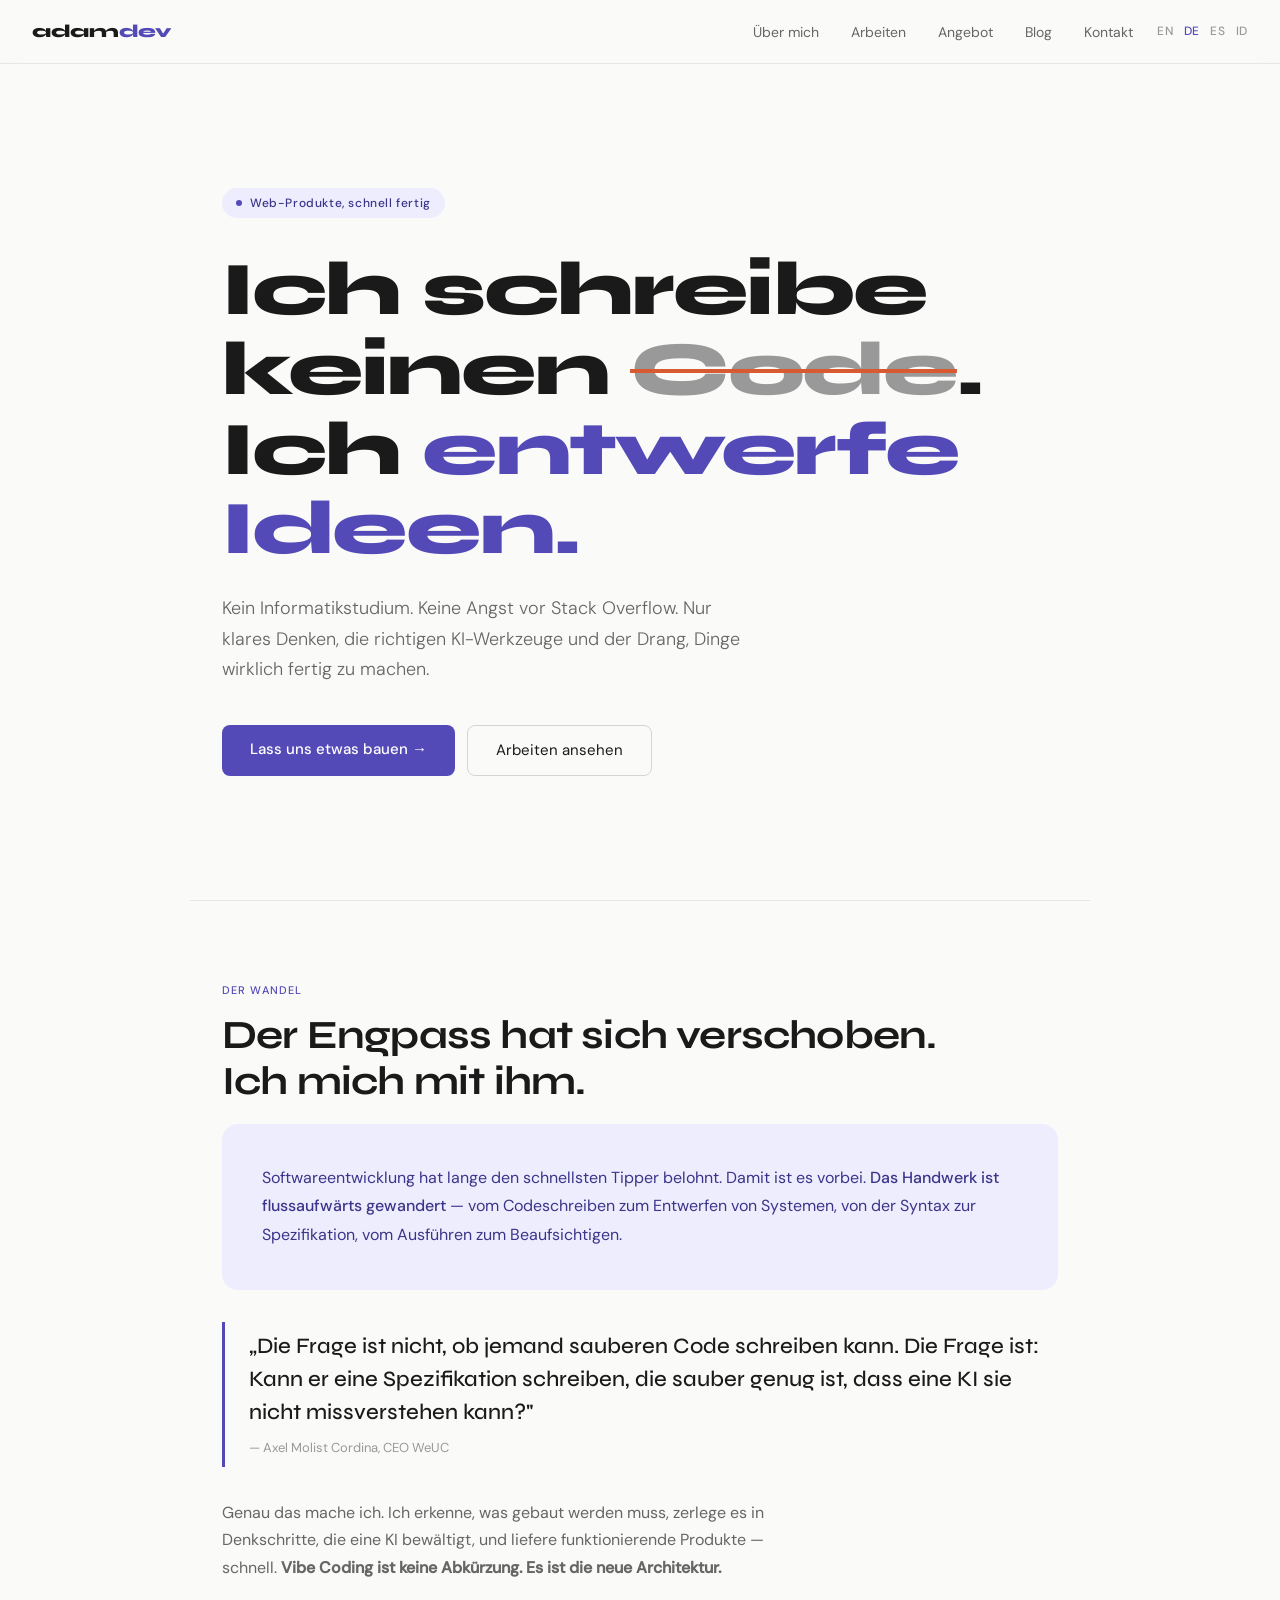
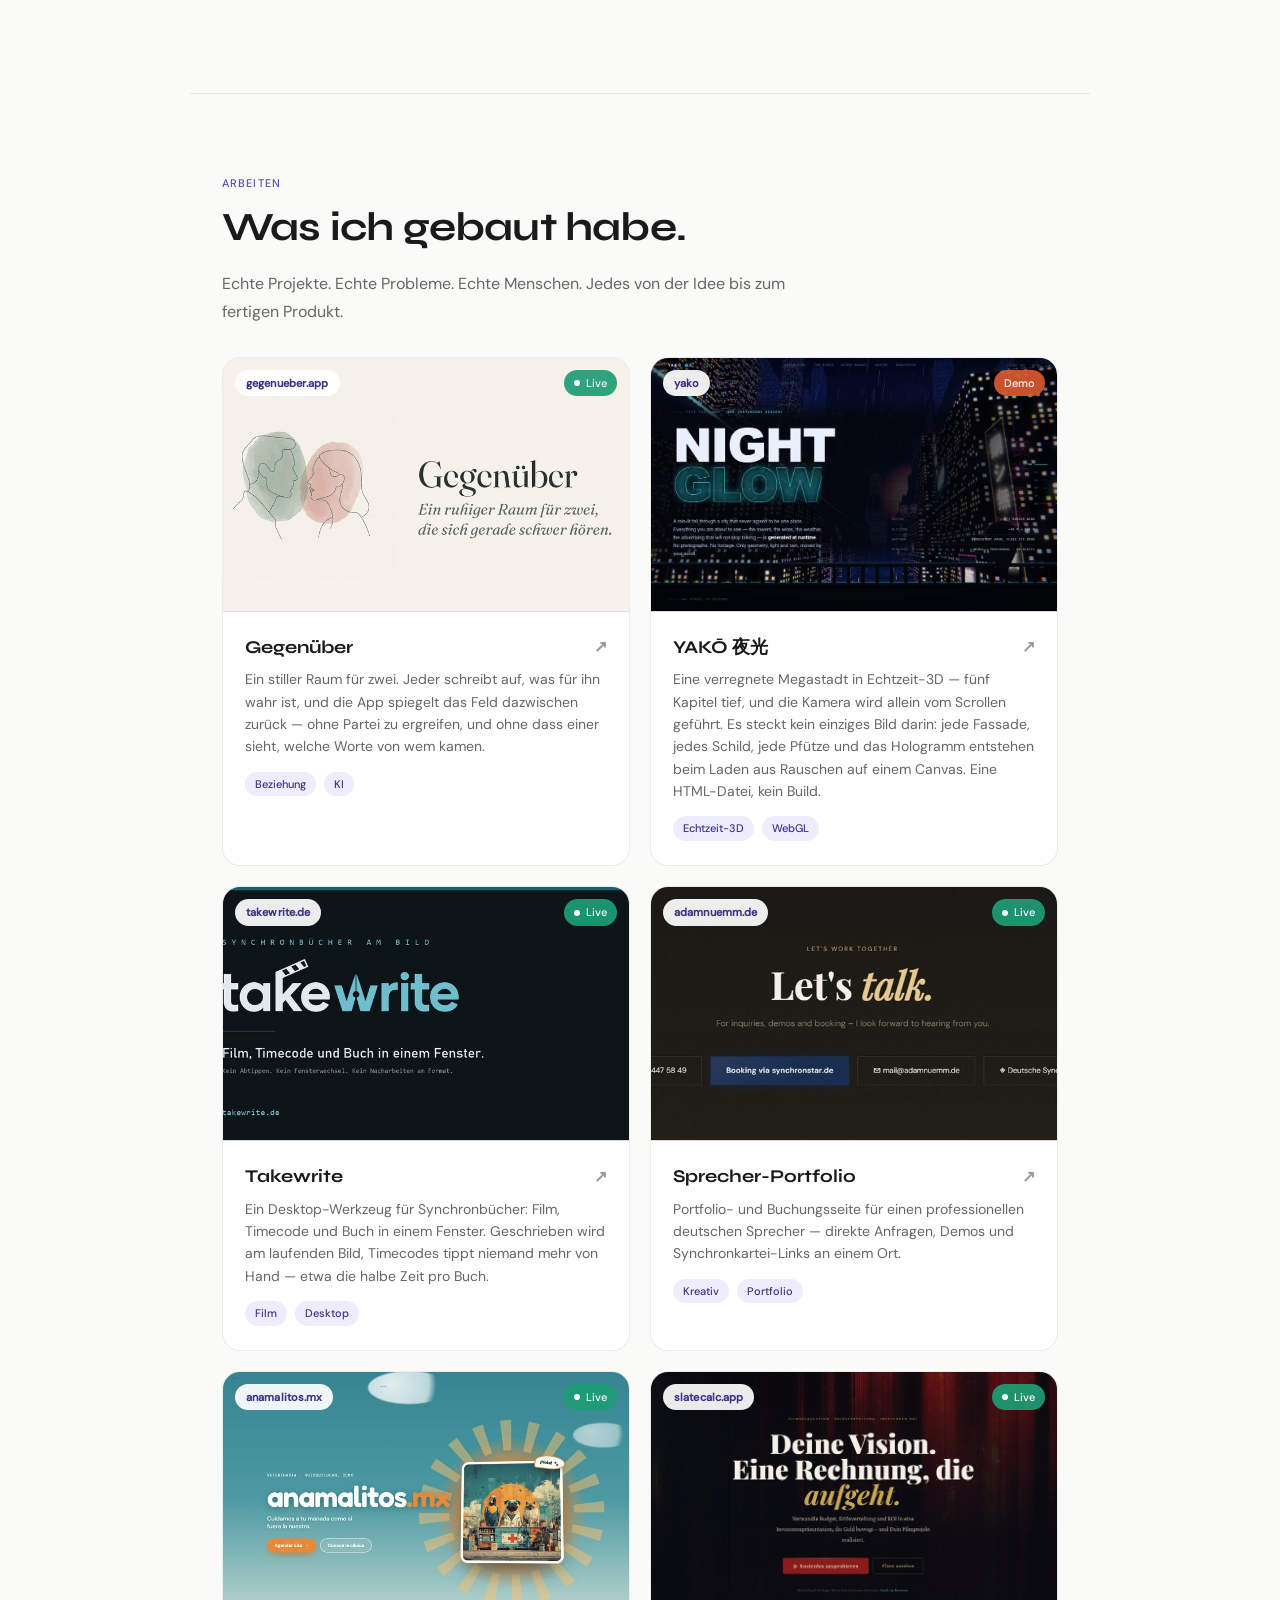
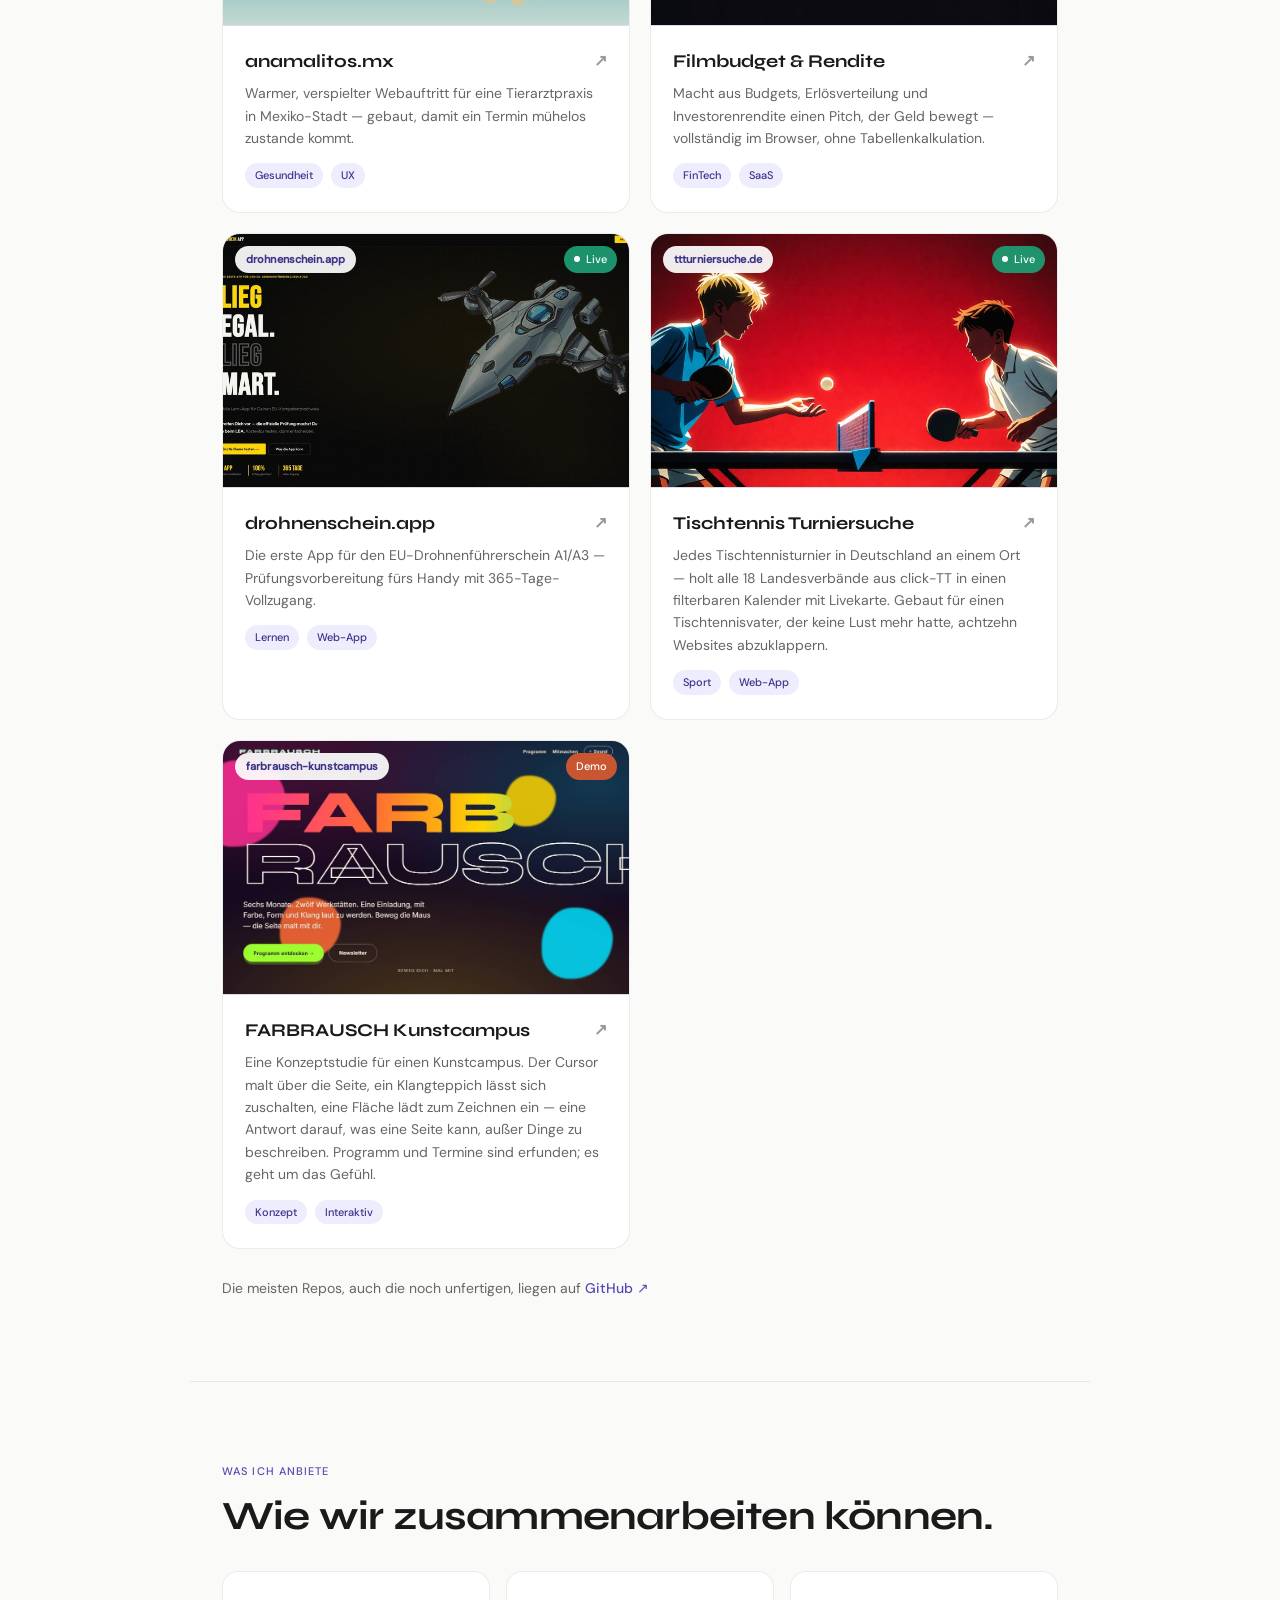
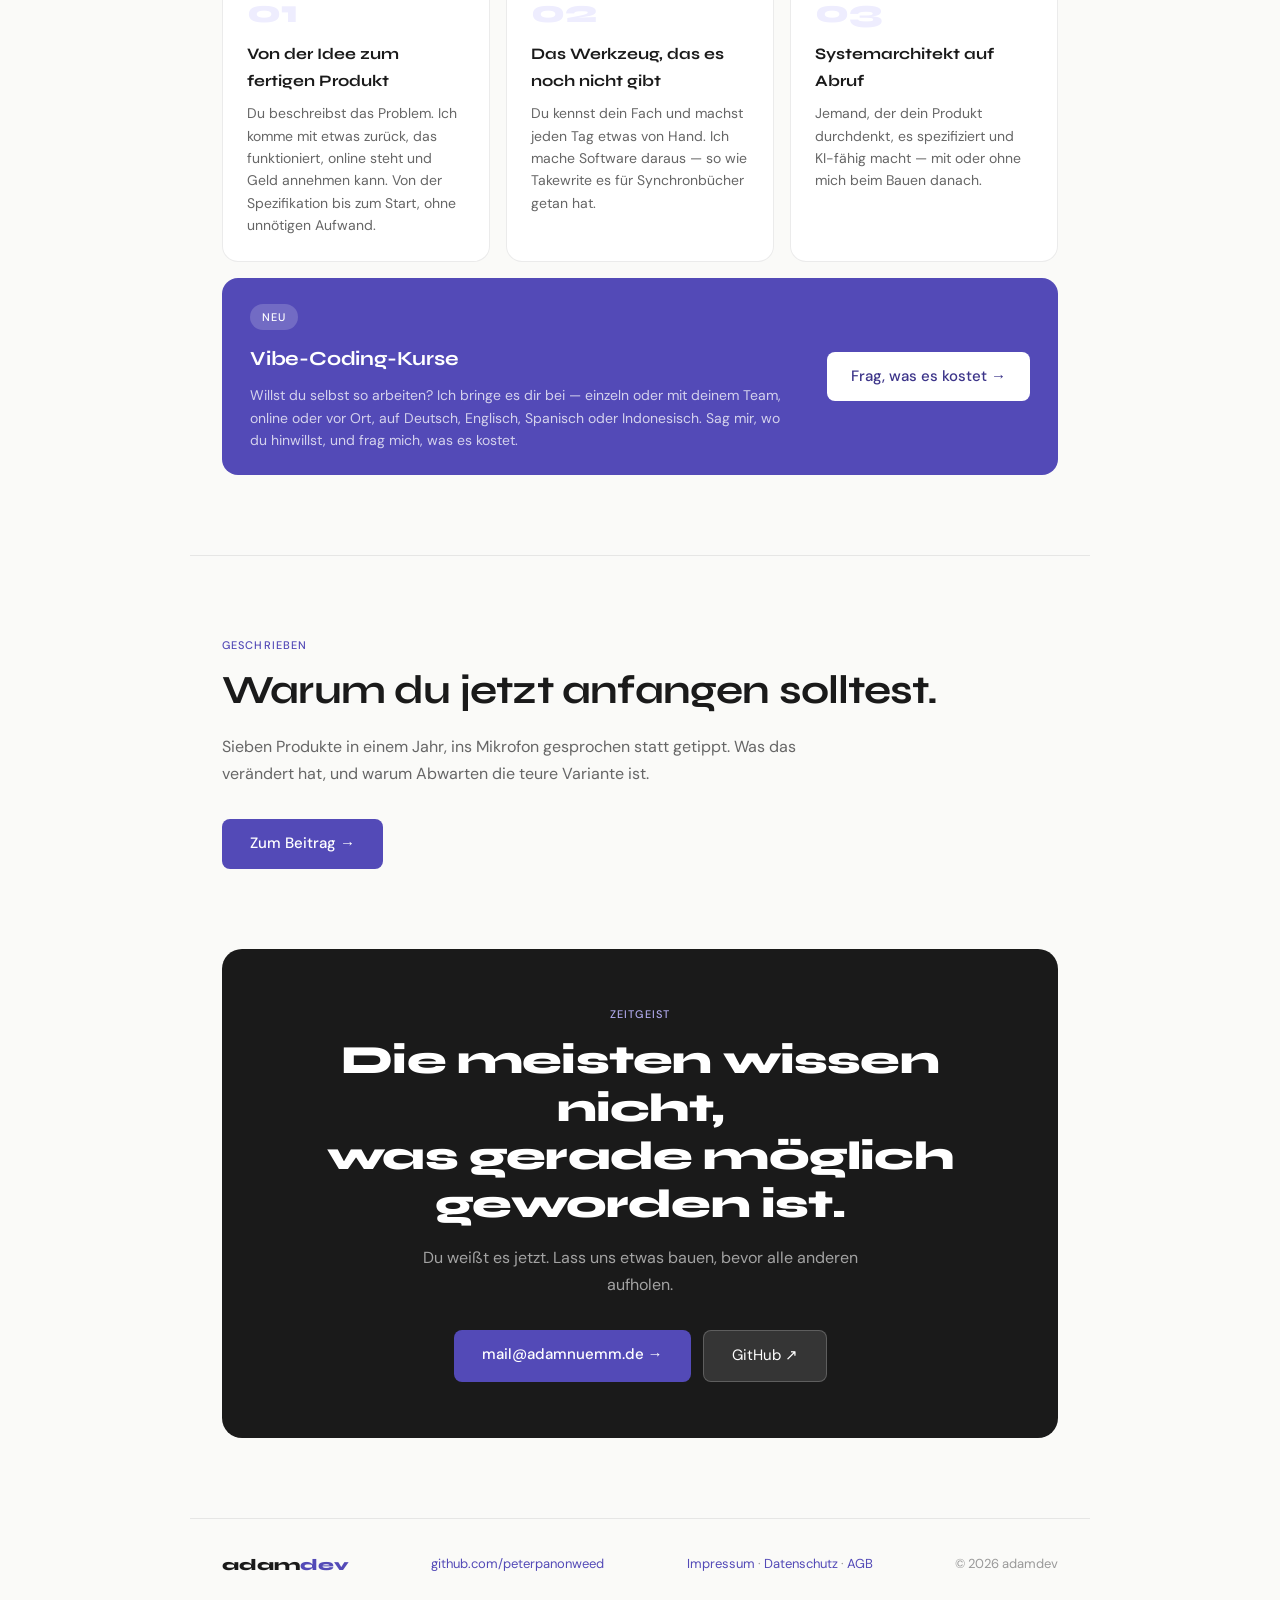
==== commit fdef9867: "Work: move YAKO to the second slot and name the 3D The grid is two columns on desktop, so slot two s" ====
--- a/de/index.html
+++ b/de/index.html
@@ -121,6 +121,19 @@
 </div>
 </a>
 
+<a class="work-card" href="https://peterpanonweed.github.io/yako/" target="_blank" rel="noopener">
+<div class="work-thumb">
+<img src="../img/yako.jpg" alt="YAKŌ" loading="lazy" decoding="async" width="1000" height="625" />
+<span class="work-badge">yako</span>
+<span class="work-demo">Demo</span>
+</div>
+<div class="work-body">
+<h3>YAKŌ 夜光 <span class="work-arrow">↗</span></h3>
+<p>Eine verregnete Megastadt in Echtzeit-3D — fünf Kapitel tief, und die Kamera wird allein vom Scrollen geführt. Es steckt kein einziges Bild darin: jede Fassade, jedes Schild, jede Pfütze und das Hologramm entstehen beim Laden aus Rauschen auf einem Canvas. Eine HTML-Datei, kein Build.</p>
+<div class="work-tags"><span class="work-tag">Echtzeit-3D</span><span class="work-tag">WebGL</span></div>
+</div>
+</a>
+
 <a class="work-card" href="https://takewrite.de" target="_blank" rel="noopener">
 <div class="work-thumb">
 <img src="../img/takewrite.jpg" alt="Takewrite" loading="lazy" decoding="async" width="1000" height="625" />
@@ -209,19 +222,6 @@
 <h3>FARBRAUSCH Kunstcampus <span class="work-arrow">↗</span></h3>
 <p>Eine Konzeptstudie für einen Kunstcampus. Der Cursor malt über die Seite, ein Klangteppich lässt sich zuschalten, eine Fläche lädt zum Zeichnen ein — eine Antwort darauf, was eine Seite kann, außer Dinge zu beschreiben. Programm und Termine sind erfunden; es geht um das Gefühl.</p>
 <div class="work-tags"><span class="work-tag">Konzept</span><span class="work-tag">Interaktiv</span></div>
-</div>
-</a>
-
-<a class="work-card" href="https://peterpanonweed.github.io/yako/" target="_blank" rel="noopener">
-<div class="work-thumb">
-<img src="../img/yako.jpg" alt="YAKŌ" loading="lazy" decoding="async" width="1000" height="625" />
-<span class="work-badge">yako</span>
-<span class="work-demo">Demo</span>
-</div>
-<div class="work-body">
-<h3>YAKŌ 夜光 <span class="work-arrow">↗</span></h3>
-<p>Ein fünfteiliger nächtlicher Abstieg durch eine verregnete Megastadt, gesteuert allein vom Scrollen. Es steckt kein einziges Bild darin — jede Fassade, jedes Schild, jede Pfütze und das Hologramm entstehen beim Laden aus Rauschen auf einem Canvas. Eine HTML-Datei, kein Build.</p>
-<div class="work-tags"><span class="work-tag">Konzept</span><span class="work-tag">WebGL</span></div>
 </div>
 </a>
 
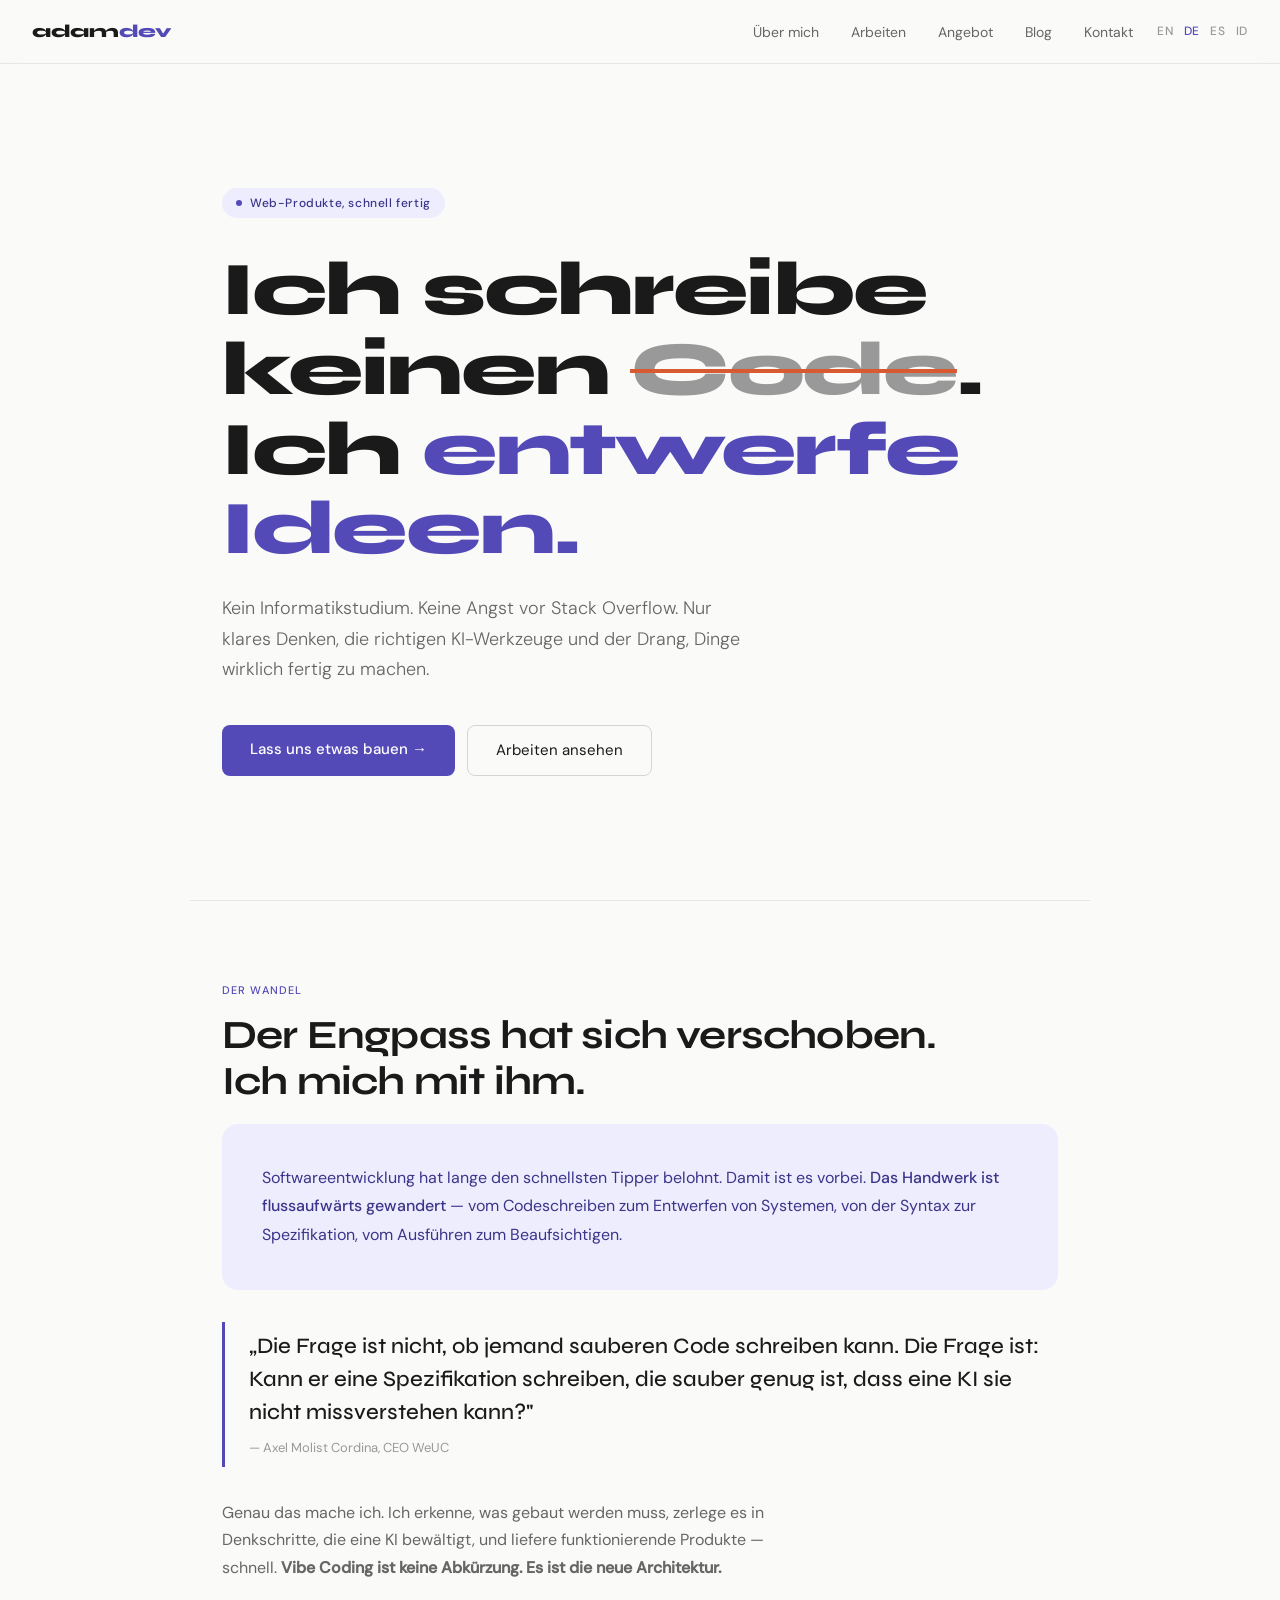
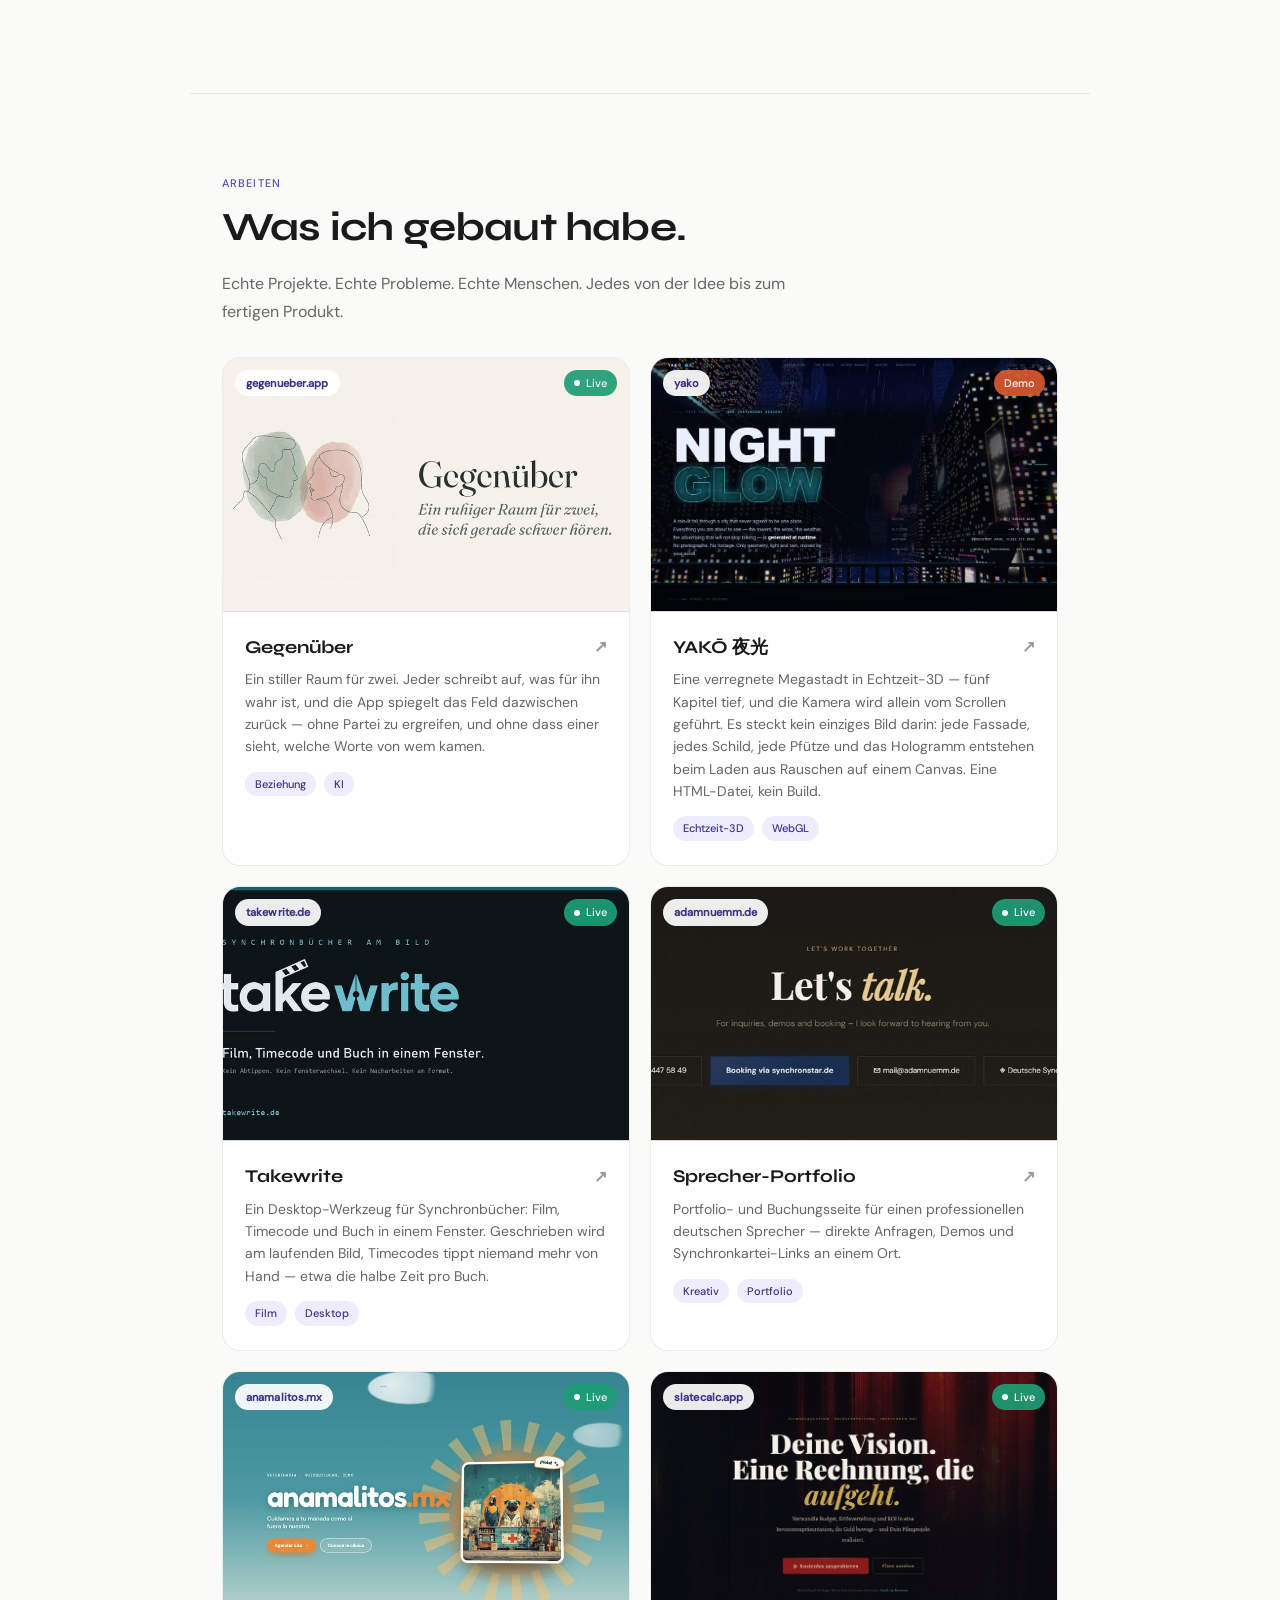
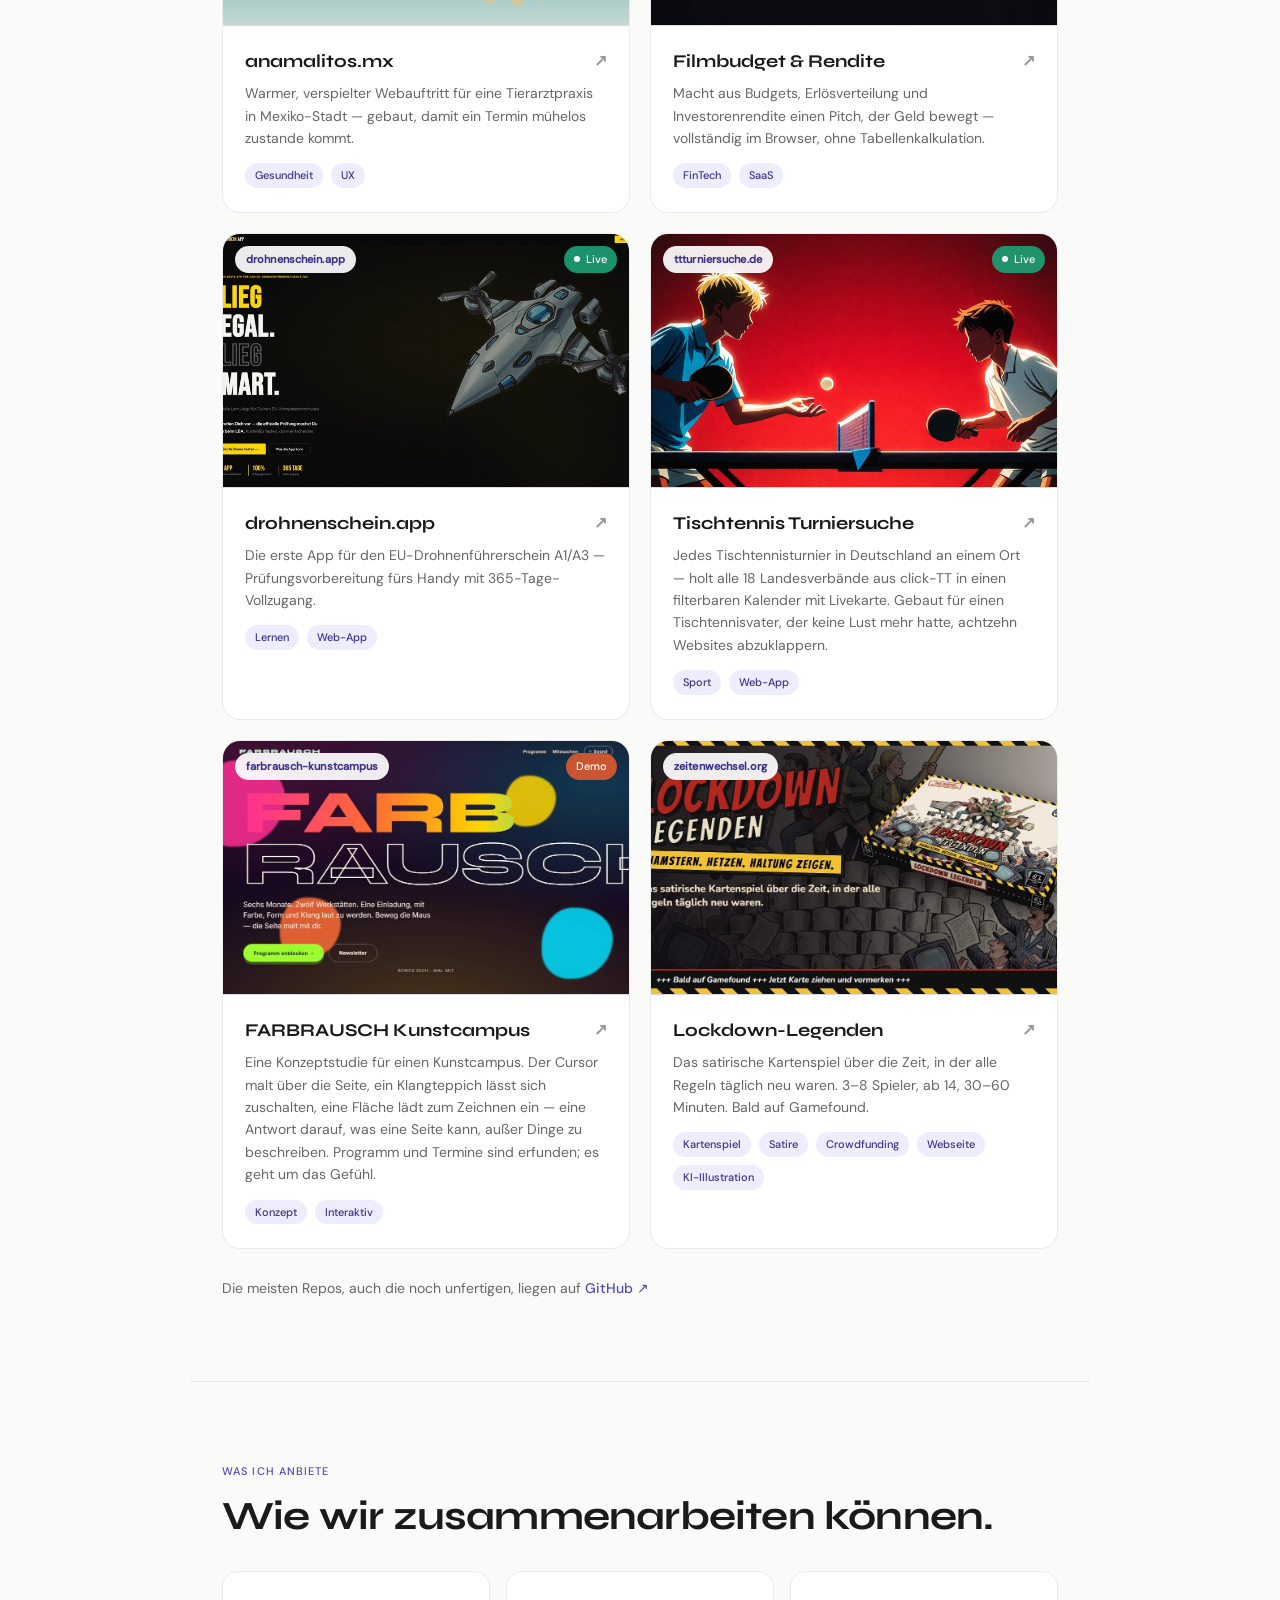
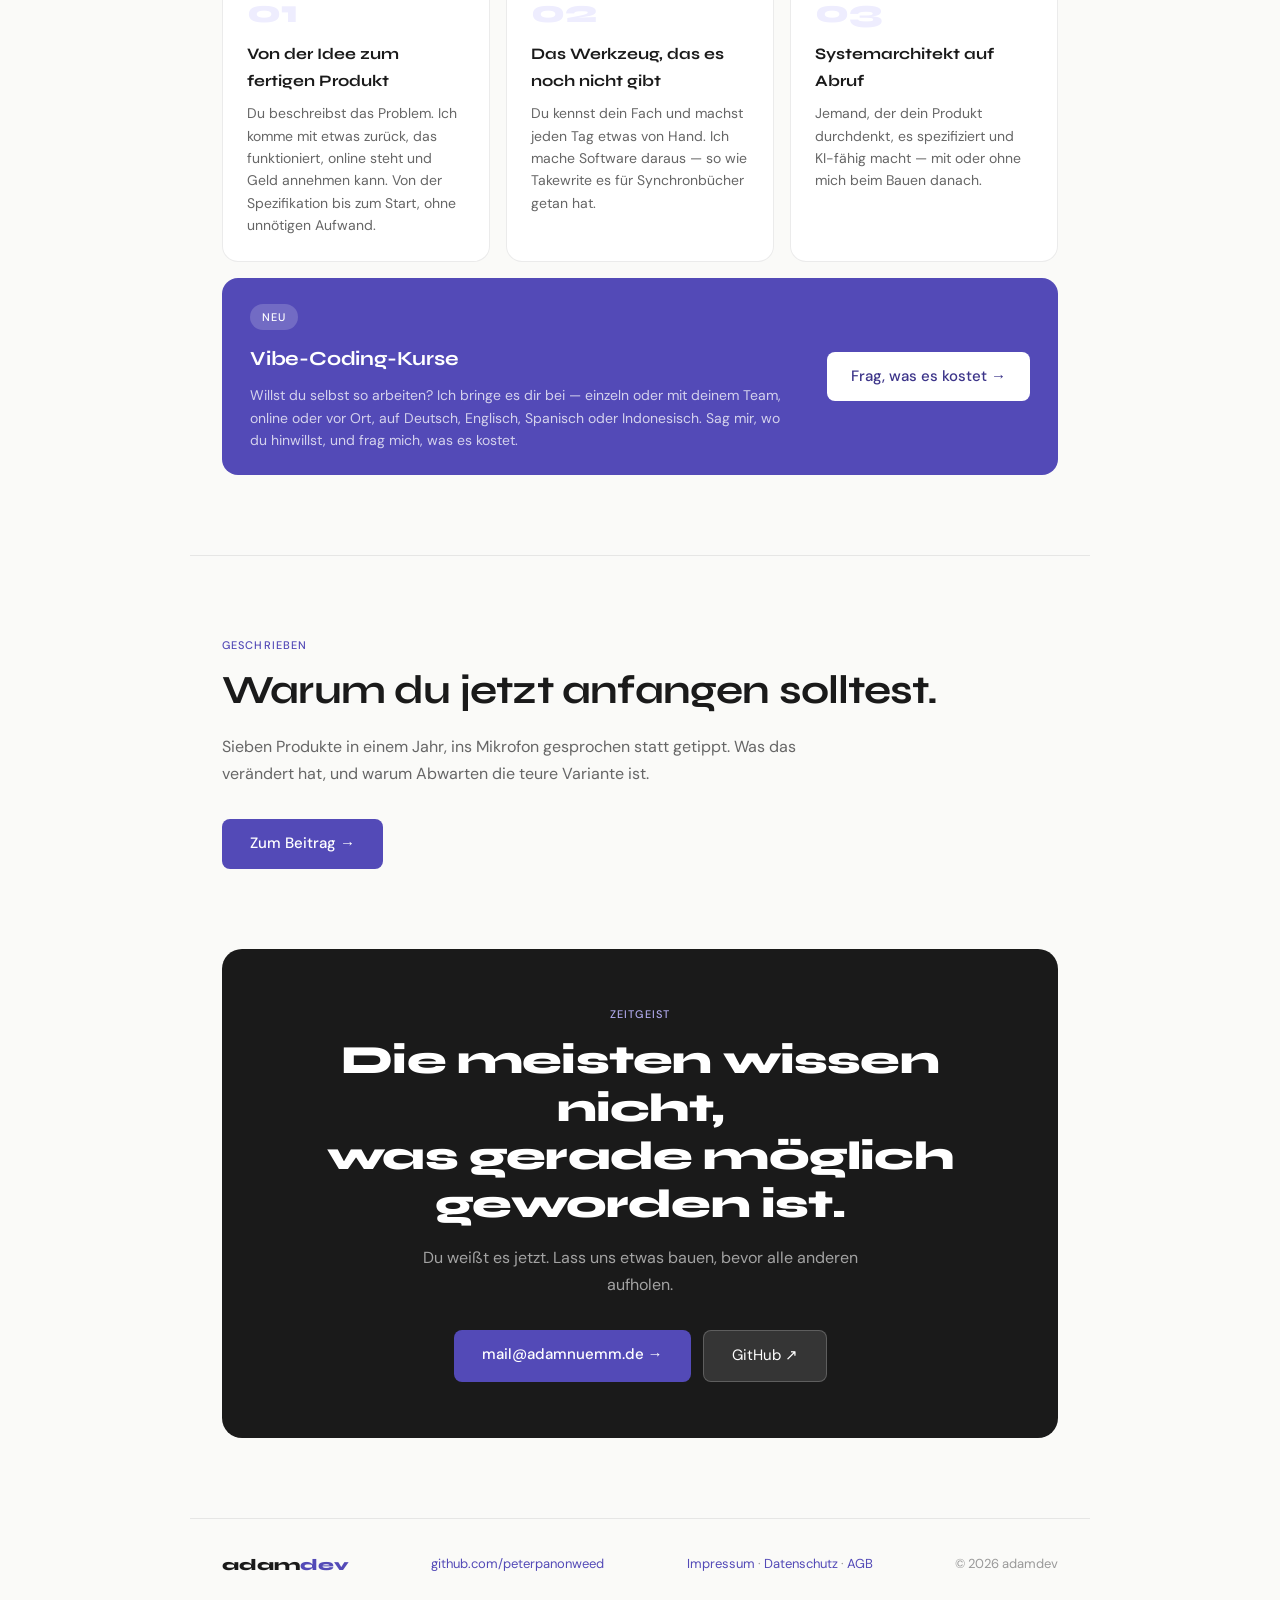
==== commit d9b21dcd: "Lockdown Legends ergänzt Neue Kachel in allen vier Sprachfassungen (en/de/es/id) mit Vorschaubild, L" ====
--- a/de/index.html
+++ b/de/index.html
@@ -186,7 +186,7 @@
 </div>
 </a>
 
-<a class="work-card" href="https://peterpanonweed.github.io/drohnenschein/" target="_blank" rel="noopener">
+<a class="work-card" href="https://drohnenschein.app" target="_blank" rel="noopener">
 <div class="work-thumb">
 <img src="../img/drohnenschein.jpg" alt="drohnenschein.app" loading="lazy" decoding="async" width="1000" height="625" />
 <span class="work-badge">drohnenschein.app</span>
@@ -222,6 +222,18 @@
 <h3>FARBRAUSCH Kunstcampus <span class="work-arrow">↗</span></h3>
 <p>Eine Konzeptstudie für einen Kunstcampus. Der Cursor malt über die Seite, ein Klangteppich lässt sich zuschalten, eine Fläche lädt zum Zeichnen ein — eine Antwort darauf, was eine Seite kann, außer Dinge zu beschreiben. Programm und Termine sind erfunden; es geht um das Gefühl.</p>
 <div class="work-tags"><span class="work-tag">Konzept</span><span class="work-tag">Interaktiv</span></div>
+</div>
+</a>
+
+<a class="work-card" href="https://zeitenwechsel.org/lockdown-legenden/" target="_blank" rel="noopener">
+<div class="work-thumb">
+<img src="../img/lockdown-legends.jpg" alt="Lockdown-Legenden" loading="lazy" decoding="async" width="1000" height="625" />
+<span class="work-badge">zeitenwechsel.org</span>
+</div>
+<div class="work-body">
+<h3>Lockdown-Legenden <span class="work-arrow">↗</span></h3>
+<p>Das satirische Kartenspiel über die Zeit, in der alle Regeln täglich neu waren. 3–8 Spieler, ab 14, 30–60 Minuten. Bald auf Gamefound.</p>
+<div class="work-tags"><span class="work-tag">Kartenspiel</span><span class="work-tag">Satire</span><span class="work-tag">Crowdfunding</span><span class="work-tag">Webseite</span><span class="work-tag">KI-Illustration</span></div>
 </div>
 </a>
 
